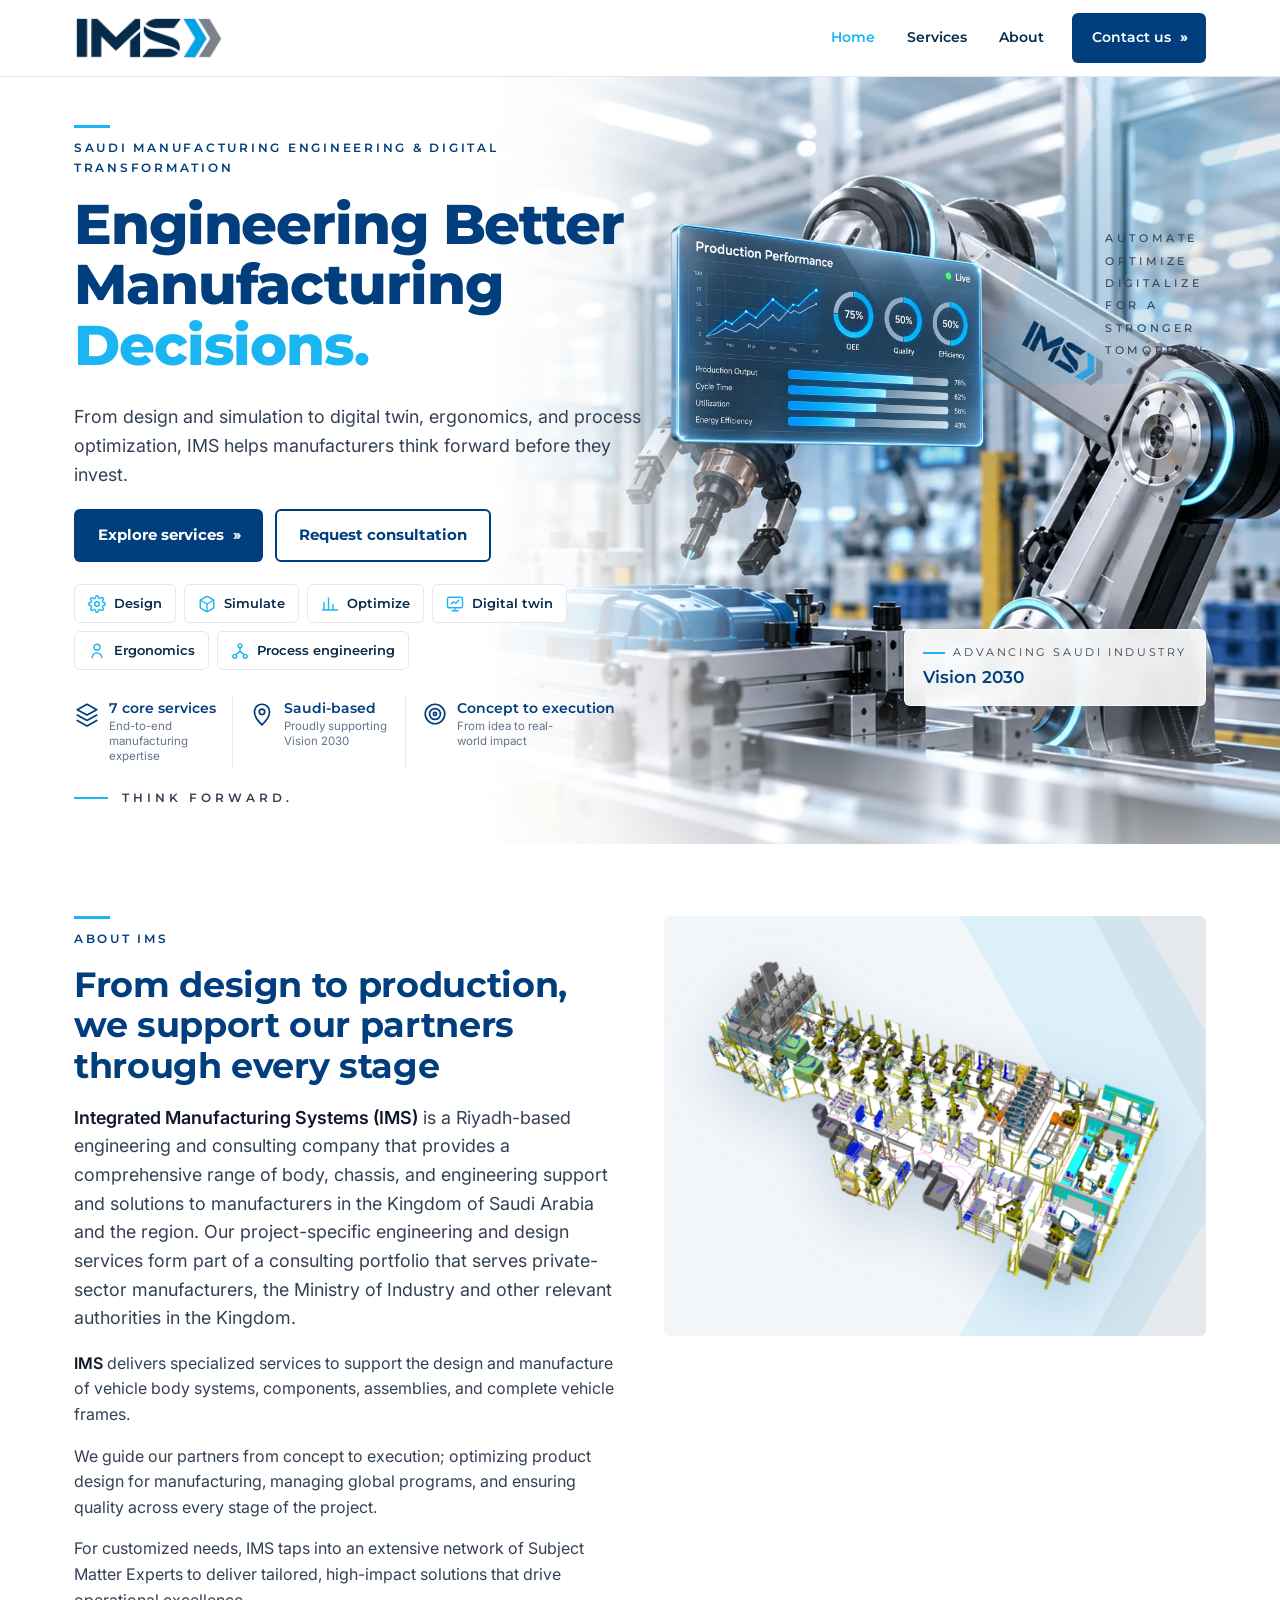
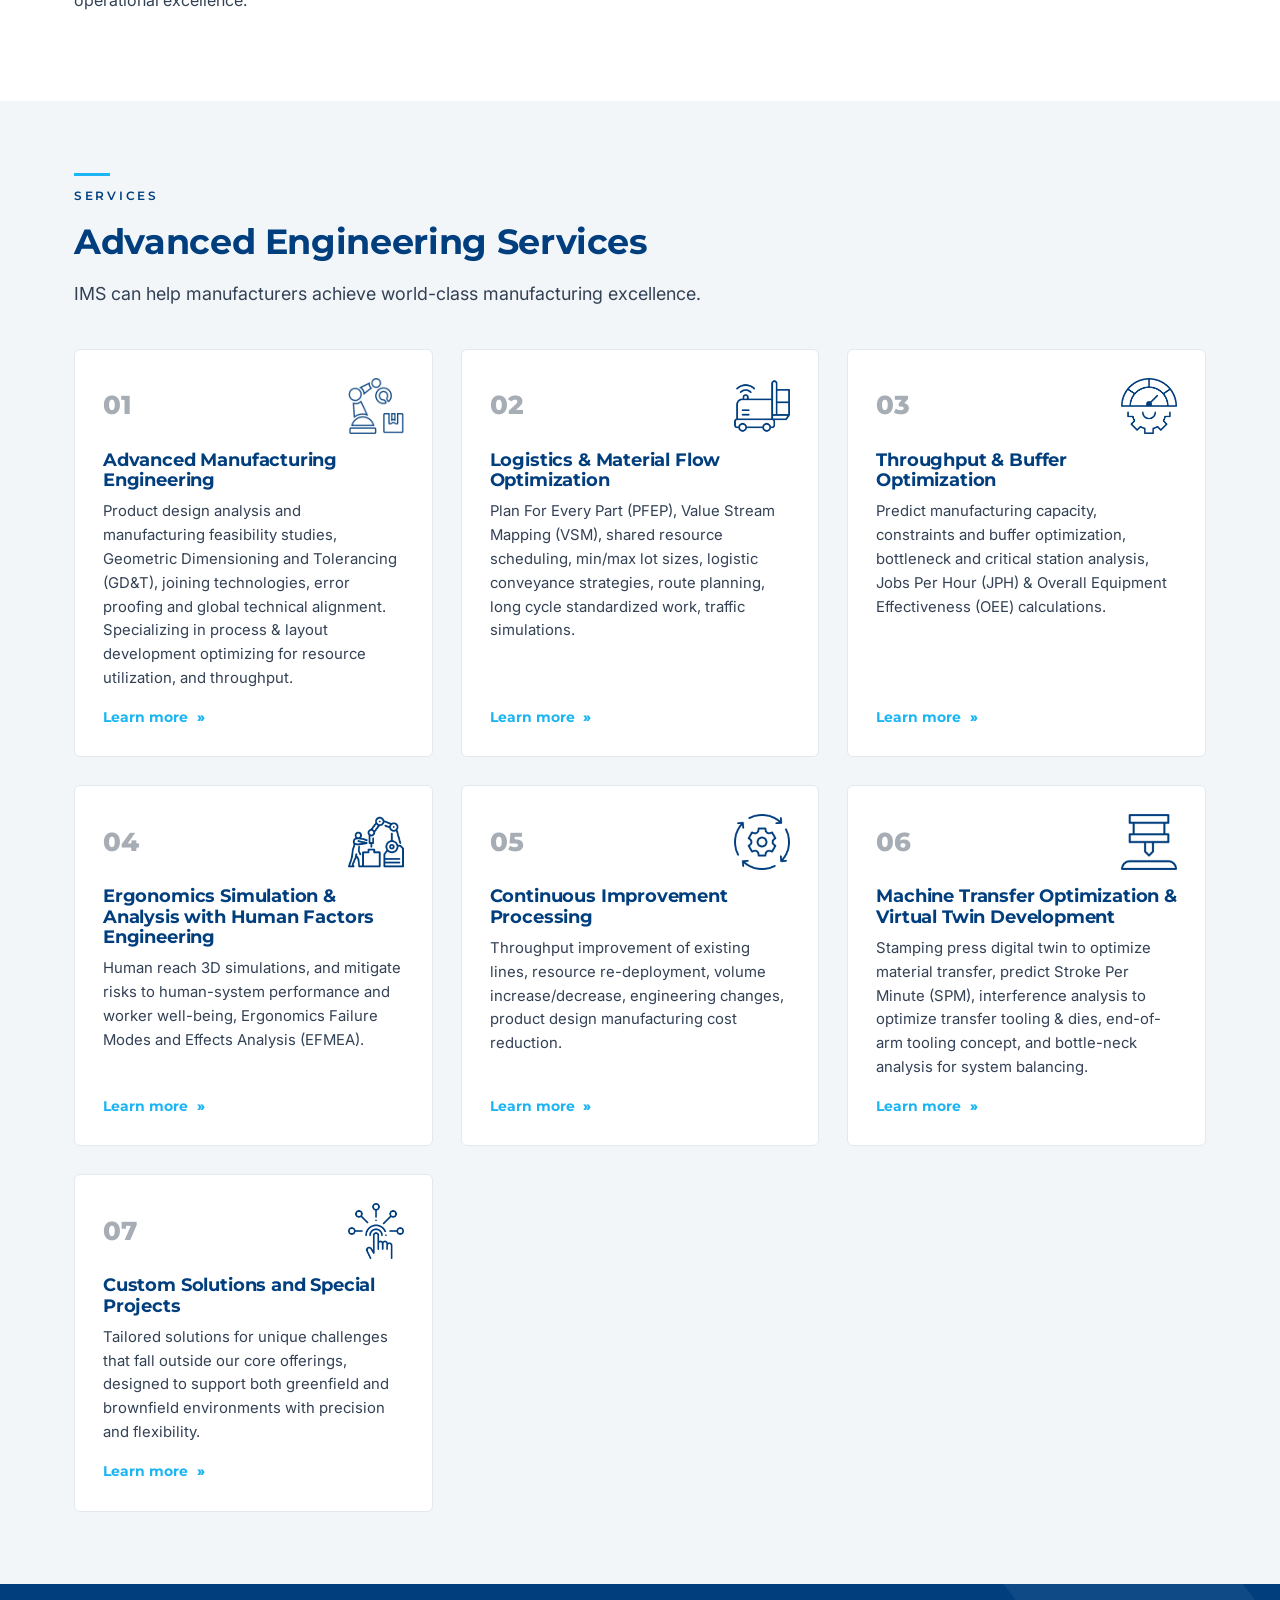
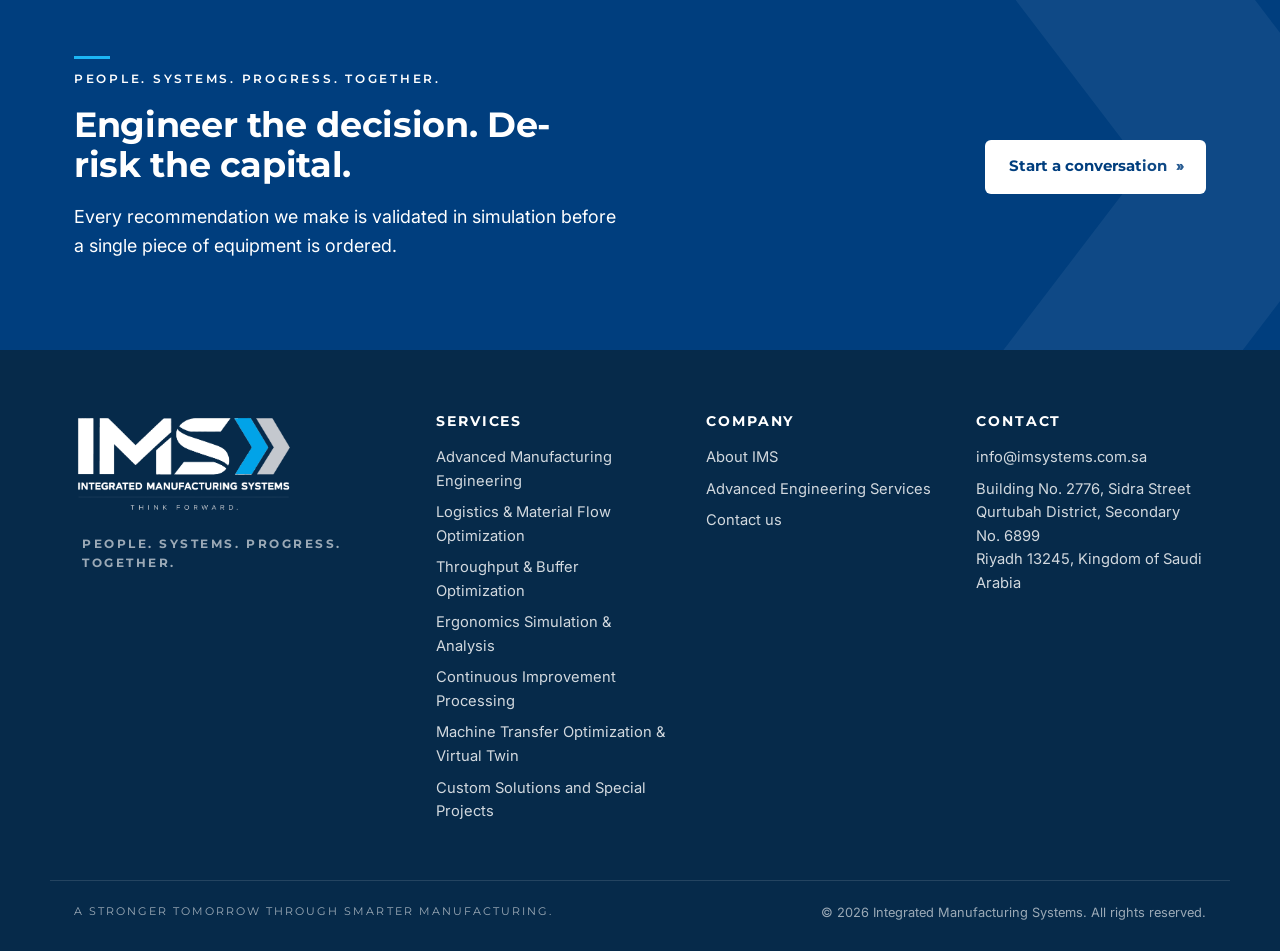
==== index.html @ f8519d05 "Home hero: split-screen industrial direction (Direction 01) Photo of a robotic cell on the right wit" ====
<!DOCTYPE html>
<html lang="en">
<head>
<meta charset="utf-8">
<meta name="viewport" content="width=device-width, initial-scale=1">
<title>Integrated Manufacturing Systems (IMS) — Advanced Manufacturing Engineering, Simulation &amp; Optimization</title>
<meta name="description" content="Integrated Manufacturing Systems (IMS) delivers advanced manufacturing engineering, simulation and optimization services in the Kingdom of Saudi Arabia: throughput and buffer optimization, logistics and material flow, ergonomics simulation, press transfer digital twins and continuous improvement.">
<link rel="canonical" href="https://imsystems.com.sa/">
<meta property="og:type" content="website">
<meta property="og:site_name" content="Integrated Manufacturing Systems">
<meta property="og:title" content="Integrated Manufacturing Systems (IMS) — Advanced Manufacturing Engineering, Simulation &amp; Optimization">
<meta property="og:description" content="Integrated Manufacturing Systems (IMS) delivers advanced manufacturing engineering, simulation and optimization services in the Kingdom of Saudi Arabia: throughput and buffer optimization, logistics and material flow, ergonomics simulation, press transfer digital twins and continuous improvement.">
<meta property="og:url" content="https://imsystems.com.sa/">
<meta property="og:image" content="https://imsystems.com.sa/assets/img/hero-robot-arm.png">
<meta name="theme-color" content="#003E7E">
<link rel="icon" type="image/png" sizes="32x32" href="assets/brand/favicon-32.png">
<link rel="icon" type="image/png" sizes="64x64" href="assets/brand/favicon-64.png">
<link rel="apple-touch-icon" href="assets/brand/apple-touch-icon.png">
<link rel="preconnect" href="https://fonts.googleapis.com">
<link rel="preconnect" href="https://fonts.gstatic.com" crossorigin>
<link href="https://fonts.googleapis.com/css2?family=Montserrat:wght@500;600;700;800&family=Inter:wght@400;500;600&display=swap" rel="stylesheet">
<link rel="stylesheet" href="assets/css/site.css">
</head>
<body>
<a class="skip" href="#main">Skip to content</a>
<header class="site-header">
  <div class="wrap">
    <a class="brand" href="index.html" aria-label="Integrated Manufacturing Systems home">
      <img src="assets/brand/ims-wordmark.png" alt="Integrated Manufacturing Systems" width="170" height="50">
    </a>
    <button class="nav-toggle" aria-expanded="false" aria-controls="nav" aria-label="Menu"><span></span><span></span><span></span></button>
    <nav id="nav" class="nav">
      <ul>
        <li><a href="index.html" class="active">Home</a></li>
        <li class="has-sub"><a href="services/index.html" aria-haspopup="true">Services</a>
          <ul class="sub"><li><a href="services/advanced-manufacturing-engineering.html"><span class="n">01</span>Advanced Manufacturing Engineering</a></li><li><a href="services/logistics-material-flow-optimization.html"><span class="n">02</span>Logistics &amp; Material Flow Optimization</a></li><li><a href="services/throughput-buffer-optimization.html"><span class="n">03</span>Throughput &amp; Buffer Optimization</a></li><li><a href="services/ergonomics-simulation-human-factors.html"><span class="n">04</span>Ergonomics Simulation &amp; Analysis</a></li><li><a href="services/continuous-improvement-processing.html"><span class="n">05</span>Continuous Improvement Processing</a></li><li><a href="services/machine-transfer-optimization-virtual-twin.html"><span class="n">06</span>Machine Transfer Optimization &amp; Virtual Twin</a></li><li><a href="services/custom-solutions-special-projects.html"><span class="n">07</span>Custom Solutions and Special Projects</a></li><li class="all"><a href="services/index.html">All services <span class="arr" aria-hidden="true">&rsaquo;&rsaquo;</span></a></li></ul>
        </li>
        <li><a href="index.html#about">About</a></li>
        <li class="cta"><a class="btn btn-primary" href="contact.html">Contact us <span class="arr" aria-hidden="true">&rsaquo;&rsaquo;</span></a></li>
      </ul>
    </nav>
  </div>
</header>
<main id="main">

<section class="hero hero-split">
  <div class="hero-photo" aria-hidden="true">
    <picture>
      <source srcset="assets/img/hero-robot-photo.webp" type="image/webp">
      <img src="assets/img/hero-robot-photo.jpg" alt="" width="1800" height="1013" fetchpriority="high">
    </picture>
    <span class="hero-fade"></span>
  </div>
  <div class="chev-bg" aria-hidden="true"><i class="b1"></i><i class="b2"></i></div>
  <div class="wrap hero-grid">
    <div class="hero-text">
      <p class="kicker">Saudi manufacturing engineering &amp; digital transformation</p>
      <h1>Engineering Better Manufacturing <span class="accent">Decisions.</span></h1>
      <p class="lead">From design and simulation to digital twin, ergonomics, and process optimization, IMS helps manufacturers think forward before they invest.</p>
      <div class="actions">
        <a class="btn btn-primary" href="services/index.html">Explore services <span class="arr" aria-hidden="true">&rsaquo;&rsaquo;</span></a>
        <a class="btn btn-ghost" href="contact.html">Request consultation</a>
      </div>
      <ul class="chips" aria-label="Capabilities"><li><a href="services/advanced-manufacturing-engineering.html"><svg viewBox="0 0 24 24"><circle cx="12" cy="12" r="3"/><path d="M19.4 15a1.7 1.7 0 0 0 .3 1.8l.1.1a2 2 0 1 1-2.8 2.8l-.1-.1a1.7 1.7 0 0 0-1.8-.3 1.7 1.7 0 0 0-1 1.5V21a2 2 0 1 1-4 0v-.1a1.7 1.7 0 0 0-1.1-1.5 1.7 1.7 0 0 0-1.8.3l-.1.1a2 2 0 1 1-2.8-2.8l.1-.1a1.7 1.7 0 0 0 .3-1.8 1.7 1.7 0 0 0-1.5-1H3a2 2 0 1 1 0-4h.1a1.7 1.7 0 0 0 1.5-1.1 1.7 1.7 0 0 0-.3-1.8l-.1-.1a2 2 0 1 1 2.8-2.8l.1.1a1.7 1.7 0 0 0 1.8.3H9a1.7 1.7 0 0 0 1-1.5V3a2 2 0 1 1 4 0v.1a1.7 1.7 0 0 0 1 1.5 1.7 1.7 0 0 0 1.8-.3l.1-.1a2 2 0 1 1 2.8 2.8l-.1.1a1.7 1.7 0 0 0-.3 1.8V9a1.7 1.7 0 0 0 1.5 1H21a2 2 0 1 1 0 4h-.1a1.7 1.7 0 0 0-1.5 1z"/></svg>Design</a></li><li><a href="services/throughput-buffer-optimization.html"><svg viewBox="0 0 24 24"><path d="M21 16V8a2 2 0 0 0-1-1.7l-7-4a2 2 0 0 0-2 0l-7 4A2 2 0 0 0 3 8v8a2 2 0 0 0 1 1.7l7 4a2 2 0 0 0 2 0l7-4a2 2 0 0 0 1-1.7z"/><path d="M3.3 7 12 12l8.7-5M12 22V12"/></svg>Simulate</a></li><li><a href="services/continuous-improvement-processing.html"><svg viewBox="0 0 24 24"><path d="M4 20V10M10 20V4M16 20v-7M22 20H2"/></svg>Optimize</a></li><li><a href="services/machine-transfer-optimization-virtual-twin.html"><svg viewBox="0 0 24 24"><rect x="2" y="3" width="20" height="14" rx="2"/><path d="M8 21h8M12 17v4M7 12l3-3 3 2 4-4"/></svg>Digital twin</a></li><li><a href="services/ergonomics-simulation-human-factors.html"><svg viewBox="0 0 24 24"><circle cx="12" cy="7" r="4"/><path d="M5.5 21a6.5 6.5 0 0 1 13 0"/></svg>Ergonomics</a></li><li><a href="services/advanced-manufacturing-engineering.html"><svg viewBox="0 0 24 24"><circle cx="12" cy="5" r="2.5"/><circle cx="5" cy="19" r="2.5"/><circle cx="19" cy="19" r="2.5"/><path d="M12 7.5v5M12 12.5 6.5 17M12 12.5l5.5 4.5"/></svg>Process engineering</a></li></ul>
      <ul class="trust"><li><svg viewBox="0 0 24 24"><path d="m12 3 9 5-9 5-9-5 9-5z"/><path d="m3 13 9 5 9-5M3 18l9 5 9-5"/></svg><div><strong>7 core services</strong><span>End-to-end manufacturing expertise</span></div></li><li><svg viewBox="0 0 24 24"><path d="M12 22s7-6.5 7-12a7 7 0 1 0-14 0c0 5.5 7 12 7 12z"/><circle cx="12" cy="10" r="2.5"/></svg><div><strong>Saudi-based</strong><span>Proudly supporting Vision 2030</span></div></li><li><svg viewBox="0 0 24 24"><circle cx="12" cy="12" r="9"/><circle cx="12" cy="12" r="5"/><circle cx="12" cy="12" r="1.5"/></svg><div><strong>Concept to execution</strong><span>From idea to real-world impact</span></div></li></ul>
      <p class="think">Think Forward.</p>
    </div>
    <div class="hero-visual" aria-hidden="true" style="background-image:url('assets/img/hero-robot-photo.jpg')">
      <picture class="dash">
        <source srcset="assets/img/hero-dashboard-panel.webp" type="image/webp">
        <img src="assets/img/hero-dashboard-panel.png" alt="" width="1100" height="790">
      </picture>
      <p class="vertical">Automate<br>Optimize<br>Digitalize<br>for a<br>stronger<br>tomorrow</p>
      <div class="vision-card"><span>Advancing Saudi industry</span><strong>Vision 2030</strong></div>
    </div>
  </div>
</section>

<section id="about" class="about">
  <div class="wrap grid-2">
    <div>
      <p class="kicker">About IMS</p>
      <h2>From design to production, we support our partners through every stage</h2>
      <p class="lead"><strong>Integrated Manufacturing Systems (IMS)</strong> is a Riyadh-based engineering and consulting company that provides a comprehensive range of body, chassis, and engineering support and solutions to manufacturers in the Kingdom of Saudi Arabia and the region. Our project-specific engineering and design services form part of a consulting portfolio that serves private-sector manufacturers, the Ministry of Industry and other relevant authorities in the Kingdom.</p>
      <p><strong>IMS</strong> delivers specialized services to support the design and manufacture of vehicle body systems, components, assemblies, and complete vehicle frames.</p><p>We guide our partners from concept to execution; optimizing product design for manufacturing, managing global programs, and ensuring quality across every stage of the project.</p><p>For customized needs, IMS taps into an extensive network of Subject Matter Experts to deliver tailored, high-impact solutions that drive operational excellence.</p>
    </div>
    <div class="about-media panel">
      <div class="chev-bg small" aria-hidden="true"><i class="b1"></i><i class="b2"></i></div>
      <img src="assets/img/ame-cell-3d.png" alt="3D model of a robotic assembly cell" width="640" height="470" loading="lazy">
    </div>
  </div>
</section>

<section id="services" class="services">
  <div class="wrap">
    <div class="sec-head">
      <p class="kicker">Services</p>
      <h2>Advanced Engineering Services</h2>
      <p class="lead">IMS can help manufacturers achieve world-class manufacturing excellence.</p>
    </div>
    <div class="grid-3"><a class="card svc" href="services/advanced-manufacturing-engineering.html">
  <div class="card-top"><span class="num">01</span><img class="ico ico-n" src="assets/icons/555bf17d9e-n.png" alt="" loading="lazy" width="64" height="64"></div>
  <h3>Advanced Manufacturing Engineering</h3>
  <p>Product design analysis and manufacturing feasibility studies, Geometric Dimensioning and Tolerancing (GD&amp;T), joining technologies, error proofing and global technical alignment. Specializing in process &amp; layout development optimizing for resource utilization, and throughput.</p>
  <span class="more">Learn more <span class="arr" aria-hidden="true">&rsaquo;&rsaquo;</span></span>
</a><a class="card svc" href="services/logistics-material-flow-optimization.html">
  <div class="card-top"><span class="num">02</span><img class="ico ico-n" src="assets/icons/31b74d6e16-n.png" alt="" loading="lazy" width="64" height="64"></div>
  <h3>Logistics &amp; Material Flow Optimization</h3>
  <p>Plan For Every Part (PFEP), Value Stream Mapping (VSM), shared resource scheduling, min/max lot sizes, logistic conveyance strategies, route planning, long cycle standardized work, traffic simulations.</p>
  <span class="more">Learn more <span class="arr" aria-hidden="true">&rsaquo;&rsaquo;</span></span>
</a><a class="card svc" href="services/throughput-buffer-optimization.html">
  <div class="card-top"><span class="num">03</span><img class="ico ico-n" src="assets/icons/7455bfca77-n.png" alt="" loading="lazy" width="64" height="64"></div>
  <h3>Throughput &amp; Buffer Optimization</h3>
  <p>Predict manufacturing capacity, constraints and buffer optimization, bottleneck and critical station analysis, Jobs Per Hour (JPH) &amp; Overall Equipment Effectiveness (OEE) calculations.</p>
  <span class="more">Learn more <span class="arr" aria-hidden="true">&rsaquo;&rsaquo;</span></span>
</a><a class="card svc" href="services/ergonomics-simulation-human-factors.html">
  <div class="card-top"><span class="num">04</span><img class="ico ico-n" src="assets/icons/2e7cdf34a5-n.png" alt="" loading="lazy" width="64" height="64"></div>
  <h3>Ergonomics Simulation &amp; Analysis with Human Factors Engineering</h3>
  <p>Human reach 3D simulations, and mitigate risks to human-system performance and worker well-being, Ergonomics Failure Modes and Effects Analysis (EFMEA).</p>
  <span class="more">Learn more <span class="arr" aria-hidden="true">&rsaquo;&rsaquo;</span></span>
</a><a class="card svc" href="services/continuous-improvement-processing.html">
  <div class="card-top"><span class="num">05</span><img class="ico ico-n" src="assets/icons/ccd4ab29f4-n.png" alt="" loading="lazy" width="64" height="64"></div>
  <h3>Continuous Improvement Processing</h3>
  <p>Throughput improvement of existing lines, resource re-deployment, volume increase/decrease, engineering changes, product design manufacturing cost reduction.</p>
  <span class="more">Learn more <span class="arr" aria-hidden="true">&rsaquo;&rsaquo;</span></span>
</a><a class="card svc" href="services/machine-transfer-optimization-virtual-twin.html">
  <div class="card-top"><span class="num">06</span><img class="ico ico-n" src="assets/icons/86a2eb53f9-n.png" alt="" loading="lazy" width="64" height="64"></div>
  <h3>Machine Transfer Optimization &amp; Virtual Twin Development</h3>
  <p>Stamping press digital twin to optimize material transfer, predict Stroke Per Minute (SPM), interference analysis to optimize transfer tooling &amp; dies, end-of-arm tooling concept, and bottle-neck analysis for system balancing.</p>
  <span class="more">Learn more <span class="arr" aria-hidden="true">&rsaquo;&rsaquo;</span></span>
</a><a class="card svc" href="services/custom-solutions-special-projects.html">
  <div class="card-top"><span class="num">07</span><img class="ico ico-n" src="assets/icons/bcd953792a-n.png" alt="" loading="lazy" width="64" height="64"></div>
  <h3>Custom Solutions and Special Projects</h3>
  <p>Tailored solutions for unique challenges that fall outside our core offerings, designed to support both greenfield and brownfield environments with precision and flexibility.</p>
  <span class="more">Learn more <span class="arr" aria-hidden="true">&rsaquo;&rsaquo;</span></span>
</a></div>
  </div>
</section>

<section class="band band-navy">
  <div class="wrap grid-2 v-center">
    <div>
      <p class="kicker light">People. Systems. Progress. Together.</p>
      <h2>Engineer the decision. De-risk the capital.</h2>
      <p class="lead">Every recommendation we make is validated in simulation before a single piece of equipment is ordered.</p>
    </div>
    <div class="band-cta">
      <a class="btn btn-light" href="contact.html">Start a conversation <span class="arr" aria-hidden="true">&rsaquo;&rsaquo;</span></a>
    </div>
  </div>
</section>
</main>
<footer class="site-footer">
  <div class="wrap grid-4">
    <div class="f-brand">
      <img src="assets/brand/ims-logo-white.png" alt="Integrated Manufacturing Systems — Think Forward." width="220" height="100">
      <p class="tag">People. Systems. Progress. Together.</p>
    </div>
    <div>
      <h4>Services</h4>
      <ul class="f-links"><li><a href="services/advanced-manufacturing-engineering.html">Advanced Manufacturing Engineering</a></li><li><a href="services/logistics-material-flow-optimization.html">Logistics &amp; Material Flow Optimization</a></li><li><a href="services/throughput-buffer-optimization.html">Throughput &amp; Buffer Optimization</a></li><li><a href="services/ergonomics-simulation-human-factors.html">Ergonomics Simulation &amp; Analysis</a></li><li><a href="services/continuous-improvement-processing.html">Continuous Improvement Processing</a></li><li><a href="services/machine-transfer-optimization-virtual-twin.html">Machine Transfer Optimization &amp; Virtual Twin</a></li><li><a href="services/custom-solutions-special-projects.html">Custom Solutions and Special Projects</a></li></ul>
    </div>
    <div>
      <h4>Company</h4>
      <ul class="f-links">
        <li><a href="index.html#about">About IMS</a></li>
        <li><a href="services/index.html">Advanced Engineering Services</a></li>
        <li><a href="contact.html">Contact us</a></li>
      </ul>
    </div>
    <div>
      <h4>Contact</h4>
      <ul class="f-links">
        
        <li><a href="mailto:info@imsystems.com.sa">info@imsystems.com.sa</a></li>
        
        <li>Building No. 2776, Sidra Street<br>Qurtubah District, Secondary No. 6899<br>Riyadh 13245, Kingdom of Saudi Arabia</li>
      </ul>
    </div>
  </div>
  <div class="wrap f-bottom">
    <span>A stronger tomorrow through smarter manufacturing.</span>
    <span>&copy; 2026 Integrated Manufacturing Systems. All rights reserved.</span>
  </div>
</footer>
<script src="assets/js/site.js"></script>
</body>
</html>
---- assets/css/site.css ----
/* IMS — Integrated Manufacturing Systems
   Colour identity: Deep Engineering Blue #003E7E (primary), Forward Blue #1CB5F4 (accent, sparingly),
   Precision Silver #A7ADB4 (secondary accent), Graphite #334155 (type), White (dominant), Cool Light Gray #F3F6F9. */

:root {
  --navy: #003E7E;
  --navy-deep: #062a4a;
  --blue: #1CB5F4;
  --silver: #A7ADB4;
  --graphite: #334155;
  --ink: #0f172a;
  --white: #ffffff;
  --gray: #F3F6F9;
  --line: #e3e8ee;
  --muted: #64748b;
  --font-head: "Montserrat", "Segoe UI", Arial, sans-serif;
  --font-body: "Inter", "Segoe UI", Arial, sans-serif;
  --wrap: 1180px;
  --radius: 6px;
  --shadow: 0 10px 30px rgba(0, 62, 126, 0.08);
}

* { box-sizing: border-box; }
html { scroll-behavior: smooth; -webkit-text-size-adjust: 100%; }
body {
  margin: 0;
  font-family: var(--font-body);
  font-size: 16px;
  line-height: 1.6;
  color: var(--graphite);
  background: var(--white);
}
img { max-width: 100%; height: auto; display: block; }
a { color: var(--navy); text-decoration: none; }
a:hover { color: var(--blue); }
h1, h2, h3, h4 { font-family: var(--font-head); color: var(--navy); line-height: 1.15; margin: 0 0 .5em; letter-spacing: -0.01em; }
h1 { font-size: clamp(2rem, 4.2vw, 3.1rem); font-weight: 800; }
h2 { font-size: clamp(1.6rem, 2.8vw, 2.2rem); font-weight: 700; }
h3 { font-size: 1.15rem; font-weight: 700; }
h4 { font-size: .85rem; font-weight: 700; letter-spacing: .14em; text-transform: uppercase; }
p { margin: 0 0 1em; }
strong { font-weight: 600; color: var(--ink); }
.lead { font-size: 1.12rem; color: var(--graphite); }
.lead.big { font-size: 1.4rem; line-height: 1.5; color: var(--navy-deep); }
.wrap { max-width: var(--wrap); margin: 0 auto; padding: 0 24px; position: relative; }
.grid-2 { display: grid; grid-template-columns: 1fr 1fr; gap: 48px; align-items: start; }
.grid-3 { display: grid; grid-template-columns: repeat(3, 1fr); gap: 28px; }
.grid-4 { display: grid; grid-template-columns: 1.4fr 1fr 1fr 1fr; gap: 40px; }
.gap { gap: 40px; }
.v-center { align-items: center; }
.mt { margin-top: 2rem; }
section { padding: 72px 0; }
.skip { position: absolute; left: -999px; top: 0; background: var(--navy); color: #fff; padding: 8px 12px; }
.skip:focus { left: 8px; z-index: 100; }

/* kicker with a short Forward-Blue rule, like the brochure */
.kicker {
  font-family: var(--font-head);
  font-size: .78rem;
  font-weight: 600;
  letter-spacing: .22em;
  text-transform: uppercase;
  color: var(--navy);
  margin: 0 0 1rem;
}
.kicker::before { content: ""; display: block; width: 36px; height: 3px; background: var(--blue); margin-bottom: 10px; }
.kicker.light { color: #fff; }
.arr { font-family: var(--font-head); font-weight: 800; letter-spacing: -0.15em; margin-left: .35em; color: var(--blue); }
.btn .arr { color: inherit; opacity: .9; }

/* buttons */
.btn {
  display: inline-flex; align-items: center; gap: 4px;
  font-family: var(--font-head); font-weight: 700; font-size: .92rem;
  padding: 13px 22px; border-radius: var(--radius); border: 2px solid transparent;
  transition: background .18s, color .18s, border-color .18s, transform .18s;
}
.btn-primary { background: var(--navy); color: #fff; }
.btn-primary:hover { background: var(--navy-deep); color: #fff; transform: translateY(-1px); }
.btn-ghost { border-color: var(--navy); color: var(--navy); background: transparent; }
.btn-ghost:hover { border-color: var(--blue); color: var(--blue); }
.btn-light { background: #fff; color: var(--navy); }
.btn-light:hover { background: var(--blue); color: #fff; }

/* header */
.site-header { position: sticky; top: 0; z-index: 50; background: rgba(255,255,255,.96); backdrop-filter: blur(8px); border-bottom: 1px solid var(--line); }
.site-header .wrap { display: flex; align-items: center; justify-content: space-between; height: 76px; }
.brand img { width: 150px; height: auto; }
.nav ul { list-style: none; margin: 0; padding: 0; display: flex; align-items: center; gap: 4px; }
.nav > ul > li > a { display: block; padding: 10px 14px; font-family: var(--font-head); font-weight: 600; font-size: .9rem; color: var(--navy-deep); border-radius: var(--radius); }
.nav > ul > li > a:hover, .nav > ul > li > a.active { color: var(--blue); }
.nav .cta { margin-left: 10px; }
.nav .cta a { padding: 11px 18px; color: #fff; }
.nav .cta a:hover { color: #fff; }
.has-sub { position: relative; }
.nav .sub {
  position: absolute; top: 100%; left: 0; min-width: 320px; background: #fff; border: 1px solid var(--line);
  border-top: 3px solid var(--blue); box-shadow: var(--shadow); padding: 8px 0; display: none; flex-direction: column; align-items: stretch; gap: 0;
}
.sub li { width: 100%; }
.nav .has-sub:hover .sub, .nav .has-sub:focus-within .sub, .nav .has-sub.open .sub { display: flex; }
.sub li a { display: flex; gap: 12px; align-items: baseline; padding: 9px 18px; font-size: .9rem; color: var(--graphite); }
.sub li a:hover { background: var(--gray); color: var(--navy); }
.sub .n { font-family: var(--font-head); font-weight: 700; color: var(--silver); font-size: .75rem; }
.sub .all a { color: var(--navy); font-weight: 600; border-top: 1px solid var(--line); margin-top: 6px; padding-top: 12px; }
.nav-toggle { display: none; background: none; border: 0; width: 44px; height: 44px; cursor: pointer; padding: 10px; }
.nav-toggle span { display: block; height: 2px; background: var(--navy); margin: 5px 0; transition: transform .2s, opacity .2s; }

/* hero + angular chevron backdrop (brand graphic element) */
.hero { position: relative; overflow: hidden; background: linear-gradient(180deg, #fff 0%, var(--gray) 100%); padding: 64px 0 56px; }
.chev-bg { position: absolute; inset: 0; pointer-events: none; }
.chev-bg i { position: absolute; display: block; }
.chev-bg .b1 { right: -6%; top: -10%; width: 46%; height: 120%; background: rgba(28,181,244,.10); clip-path: polygon(0 0, 55% 0, 100% 50%, 55% 100%, 0 100%, 45% 50%); }
.chev-bg .b2 { right: -18%; top: -10%; width: 40%; height: 120%; background: rgba(167,173,180,.18); clip-path: polygon(0 0, 55% 0, 100% 50%, 55% 100%, 0 100%, 45% 50%); }
.chev-bg .b3 { left: -22%; bottom: -60%; width: 40%; height: 120%; background: rgba(0,62,126,.06); clip-path: polygon(0 0, 55% 0, 100% 50%, 55% 100%, 0 100%, 45% 50%); }
.chev-bg.small .b1 { right: -10%; width: 60%; }
.chev-bg.small .b2 { right: -30%; width: 55%; }
.hero .grid-2 { align-items: center; }
.hero-text h1 { margin-bottom: .6em; }
.hero-media img { width: 100%; max-height: 520px; object-fit: contain; filter: drop-shadow(0 24px 40px rgba(0,62,126,.18)); }
.home-hero { padding: 72px 0 40px; }
.actions { display: flex; flex-wrap: wrap; gap: 12px; margin-top: 1.4rem; }
.page-hero { padding: 56px 0 48px; }
.page-hero h1 { max-width: 780px; }
.crumbs { font-size: .8rem; color: var(--muted); margin-bottom: 1.2rem; display: flex; gap: 8px; }
.crumbs a { color: var(--muted); }
.crumbs a:hover { color: var(--blue); }

/* pillars strip: DESIGN. SIMULATE. OPTIMIZE. */
.pillars { padding: 28px 0; border-top: 1px solid var(--line); border-bottom: 1px solid var(--line); }
.pillar-row { display: flex; align-items: center; gap: 20px; }
.pillar-row.right { justify-content: flex-end; }
.chev { width: 54px; height: 36px; flex: none; }
.pillar-words { display: flex; flex-wrap: wrap; gap: 6px 28px; font-family: var(--font-head); font-weight: 700; letter-spacing: .28em; text-transform: uppercase; font-size: .9rem; color: var(--navy); }
.pillar-sub { margin: 10px 0 0 74px; font-family: var(--font-head); letter-spacing: .32em; text-transform: uppercase; font-size: .72rem; color: var(--silver); }

/* about */
.about .panel { position: relative; overflow: hidden; background: var(--gray); border-radius: var(--radius); padding: 40px; display: flex; align-items: center; justify-content: center; min-height: 420px; }
.about .panel img { position: relative; z-index: 1; filter: drop-shadow(0 18px 30px rgba(0,62,126,.18)); }
.panel { background: var(--gray); border-radius: var(--radius); padding: 32px; }

/* sections */
.sec-head { max-width: 820px; margin-bottom: 40px; }
.sec-head.with-chev { display: flex; align-items: center; gap: 18px; }
.sec-head.with-chev h2 { margin: 0; }
.sec-head.with-chev h2 strong { color: var(--navy); font-weight: 800; }
.services { background: var(--gray); }
.card { background: #fff; border-radius: var(--radius); padding: 28px; border: 1px solid var(--line); display: flex; flex-direction: column; gap: 10px; transition: transform .18s, box-shadow .18s, border-color .18s; color: var(--graphite); }
.card:hover { transform: translateY(-4px); box-shadow: var(--shadow); border-color: rgba(28,181,244,.5); color: var(--graphite); }
.card-top { display: flex; align-items: center; justify-content: space-between; }
.card .num { font-family: var(--font-head); font-weight: 800; font-size: 1.6rem; color: var(--silver); }
.ico { width: 56px; height: 56px; object-fit: contain; }
.card h3 { margin: 6px 0 0; font-size: 1.1rem; }
.card p { font-size: .93rem; margin: 0; flex: 1; }
.more { font-family: var(--font-head); font-weight: 700; font-size: .85rem; color: var(--blue); margin-top: 6px; }

/* navy band */
.band-navy { background: var(--navy); color: #fff; position: relative; overflow: hidden; }
.band-navy h2, .band-navy .lead { color: #fff; }
.band-navy::after { content: ""; position: absolute; right: -8%; top: -20%; width: 34%; height: 140%; background: rgba(255,255,255,.06); clip-path: polygon(0 0, 55% 0, 100% 50%, 55% 100%, 0 100%, 45% 50%); }
.band-cta { display: flex; justify-content: flex-end; }

/* services index list */
.svc-list { padding-top: 40px; }
.svc-row { display: grid; grid-template-columns: 64px 64px 1fr 40px; gap: 24px; align-items: center; padding: 26px 0; border-bottom: 1px solid var(--line); color: var(--graphite); }
.svc-row:hover { color: var(--graphite); }
.svc-row:hover h3 { color: var(--blue); }
.svc-row .num { font-family: var(--font-head); font-weight: 800; font-size: 2rem; color: var(--silver); }
.svc-row h3 { margin: 0 0 4px; font-size: 1.2rem; }
.svc-row p { margin: 0; font-size: .95rem; }
.svc-row .more { font-size: 1.6rem; }

/* service page */
.svc-hero { padding: 48px 0 40px; }
.num-title { display: flex; align-items: flex-start; gap: 18px; }
.big-num { font-family: var(--font-head); font-weight: 800; font-size: clamp(4rem, 8vw, 6rem); line-height: .85; color: var(--blue); }
.question { background: var(--navy); color: #fff; padding: 56px 0; position: relative; overflow: hidden; }
.question .wrap { display: flex; align-items: center; gap: 32px; }
.question h2 { color: #fff; font-weight: 600; font-size: clamp(1.4rem, 2.6vw, 2rem); max-width: 720px; margin: 0; }
.qmark { font-family: var(--font-head); font-weight: 800; font-size: 9rem; line-height: .8; color: rgba(255,255,255,.14); position: absolute; right: 8%; top: -14px; }
.question::before { content: ""; position: absolute; left: -6%; top: 0; width: 18%; height: 100%; background: rgba(28,181,244,.18); clip-path: polygon(0 0, 55% 0, 100% 50%, 55% 100%, 0 100%, 45% 50%); }
.chev-list { list-style: none; padding: 0; margin: 0; }
.chev-list li { position: relative; padding-left: 28px; margin-bottom: 12px; }
.chev-list li::before { content: "\203A\203A"; position: absolute; left: 0; top: -2px; font-family: var(--font-head); font-weight: 800; letter-spacing: -0.15em; color: var(--blue); font-size: 1.15rem; }
.tick-list { list-style: none; padding: 0; margin: 0; }
.tick-list li { position: relative; padding-left: 24px; margin-bottom: 10px; font-size: .95rem; }
.tick-list li::before { content: ""; position: absolute; left: 0; top: 9px; width: 10px; height: 10px; background: var(--navy); clip-path: polygon(0 0, 55% 0, 100% 50%, 55% 100%, 0 100%, 45% 50%); }
.tick-list.two-col { columns: 2; column-gap: 32px; }
.tick-list.two-col li { break-inside: avoid; }
.scope h3 { margin-bottom: 1rem; }

.inputs { background: var(--gray); }
.input-grid { display: grid; grid-template-columns: repeat(auto-fit, minmax(190px, 1fr)); gap: 20px; }
.input-card { display: flex; flex-direction: column; }
.input-head { display: flex; gap: 10px; align-items: flex-start; min-height: 64px; margin-bottom: 12px; }
.input-head .num { font-family: var(--font-head); font-weight: 800; font-size: 2.2rem; line-height: 1; color: var(--navy); }
.input-head h3 { font-size: .95rem; margin: 4px 0 0; line-height: 1.25; }
.input-body { background: var(--navy); color: #fff; border-radius: var(--radius); padding: 20px 18px 16px; flex: 1; display: flex; flex-direction: column; justify-content: space-between; gap: 18px; min-height: 200px; }
.input-body p { margin: 0; font-size: .92rem; line-height: 1.45; }
.input-body .ico { width: 64px; height: 64px; align-self: flex-end; opacity: .95; }

.deliv-grid { gap: 8px 48px; }
.deliv { display: flex; gap: 18px; padding: 22px 0; border-bottom: 1px solid var(--line); }
.deliv .ico { width: 58px; height: 58px; flex: none; }
.deliv h3 { font-size: 1.05rem; margin-bottom: .35em; }
.deliv p { margin: 0; font-size: .93rem; }

.case { background: var(--gray); }
.steps { display: grid; grid-template-columns: repeat(auto-fit, minmax(220px, 1fr)); gap: 20px; }
.step { margin: 0; background: #fff; border: 1px solid var(--line); border-radius: var(--radius); overflow: hidden; }
.step img { width: 100%; aspect-ratio: 3/4; object-fit: cover; }
.step figcaption { padding: 14px 16px 16px; font-size: .88rem; }
.step .lbl { display: block; font-family: var(--font-head); font-weight: 700; font-size: .75rem; letter-spacing: .12em; text-transform: uppercase; color: var(--silver); margin-bottom: 6px; }
.step p { margin: 8px 0 0; }
.tag { display: inline-block; font-family: var(--font-head); font-weight: 700; font-size: .72rem; letter-spacing: .06em; padding: 3px 8px; border-radius: 3px; text-transform: uppercase; }
.tag.red { background: #fde8e8; color: #b91c1c; }
.tag.amber { background: #fff4d6; color: #92400e; }
.tag.green { background: #e2f7ea; color: #15803d; }
.compare .cmp { margin: 0; }
.compare .cmp-img { display: flex; align-items: center; justify-content: center; background: #fff; border: 1px solid var(--line); border-radius: var(--radius); padding: 16px; height: 300px; }
.compare .cmp-img img { max-height: 100%; width: auto; max-width: 100%; object-fit: contain; image-rendering: auto; }
.compare figcaption { padding: 12px 4px; font-family: var(--font-head); font-weight: 600; color: var(--navy); display: flex; gap: 10px; align-items: center; }
.gallery { background: var(--gray); }
.gal { display: grid; grid-template-columns: repeat(auto-fit, minmax(280px, 1fr)); gap: 20px; }
.gal figure { margin: 0; background: #fff; border: 1px solid var(--line); border-radius: var(--radius); overflow: hidden; }
.gal figure.wide { grid-column: 1 / -1; }
.gal img { width: 100%; aspect-ratio: 16/10; object-fit: cover; }
.gal figure.wide img { aspect-ratio: auto; }
.gal figcaption { padding: 12px 16px; font-size: .88rem; color: var(--muted); }

/* closing call-to-action on service pages: one offer, one button, what happens next */
.cta-close { background: var(--navy); color: #fff; position: relative; overflow: hidden; padding: 64px 0; }
.cta-close .chev-bg .b1 { background: rgba(255,255,255,.06); right: -10%; }
.cta-close .chev-bg .b2 { background: rgba(28,181,244,.16); right: -24%; }
.cta-inner { display: grid; grid-template-columns: 1.4fr 1fr; gap: 48px; align-items: center; position: relative; }
.cta-copy h2 { color: #fff; font-size: clamp(1.35rem, 2.2vw, 1.8rem); font-weight: 700; margin-bottom: .6em; }
.cta-copy p { color: rgba(255,255,255,.82); margin: 0; max-width: 56ch; }
.cta-actions { display: flex; flex-direction: column; align-items: flex-start; gap: 14px; justify-self: end; }
.cta-actions .btn-light { font-size: 1rem; padding: 15px 26px; box-shadow: 0 10px 24px rgba(0,0,0,.18); }
.cta-alt { color: rgba(255,255,255,.85); font-size: .92rem; text-decoration: underline; text-underline-offset: 3px; }
.cta-alt:hover { color: #fff; }
.topic { font-size: .9rem; color: var(--muted); margin-bottom: 18px; padding-bottom: 14px; border-bottom: 1px solid var(--line); }
.topic strong { color: var(--navy); }
.pager { display: grid; grid-template-columns: 1fr auto 1fr; gap: 20px; padding: 32px 24px; align-items: center; }
.pager a { display: flex; flex-direction: column; font-family: var(--font-head); font-weight: 700; color: var(--navy); }
.pager small { font-weight: 500; color: var(--muted); font-size: .72rem; letter-spacing: .1em; text-transform: uppercase; }
.pager .next { text-align: right; }
.pager .all { color: var(--blue); }

/* special projects */
.samples { background: var(--gray); }
.sample { position: relative; background: var(--navy); color: #fff; border-radius: var(--radius); padding: 30px 32px 28px; overflow: hidden; }
.sample h3 { color: #fff; margin-bottom: .5em; position: relative; }
.sample p { margin: 0; font-size: .95rem; position: relative; }
.sample .num { position: absolute; right: 18px; bottom: -22px; font-family: var(--font-head); font-weight: 800; font-size: 6rem; color: rgba(255,255,255,.08); line-height: 1; }
.intro { padding-bottom: 24px; }

/* contact */
.c-card .c-item { margin-bottom: 22px; }
.c-card h3 { font-size: .8rem; letter-spacing: .16em; text-transform: uppercase; color: var(--silver); margin-bottom: .3em; }
.c-card p { margin: 0; font-size: 1.05rem; }
.c-card .team-desc { font-size: .95rem; color: var(--graphite); }
.muted { color: var(--muted); font-size: .92rem; }
.site-footer .muted { color: rgba(255,255,255,.6); }
.site-footer strong { color: #fff; }

/* footer */
.site-footer { background: var(--navy-deep); color: rgba(255,255,255,.82); padding: 64px 0 28px; font-size: .92rem; }
.site-footer h4 { color: #fff; margin-bottom: 1rem; }
.site-footer a { color: rgba(255,255,255,.82); }
.site-footer a:hover { color: var(--blue); }
.f-links { list-style: none; padding: 0; margin: 0; }
.f-links li { margin-bottom: 8px; }
.f-brand img { width: 220px; margin-bottom: 18px; }
.f-brand .tag { font-family: var(--font-head); letter-spacing: .22em; text-transform: uppercase; font-size: .72rem; color: rgba(255,255,255,.6); }
.f-bottom { display: flex; justify-content: space-between; flex-wrap: wrap; gap: 10px; margin-top: 48px; padding-top: 22px; border-top: 1px solid rgba(255,255,255,.12); font-size: .8rem; color: rgba(255,255,255,.6); }
.f-bottom span:first-child { font-family: var(--font-head); letter-spacing: .18em; text-transform: uppercase; font-size: .7rem; }

/* responsive */
@media (max-width: 1000px) {
  .grid-3 { grid-template-columns: 1fr 1fr; }
  .grid-4 { grid-template-columns: 1fr 1fr; }
  .nav .cta a { padding: 9px 14px; font-size: .85rem; }
}
@media (max-width: 820px) {
  section { padding: 56px 0; }
  .grid-2 { grid-template-columns: 1fr; gap: 32px; }
  .hero .grid-2 { gap: 24px; }
  .hero-media img { max-height: 340px; }
  .cta-close { padding: 48px 0; }
  .cta-inner { grid-template-columns: 1fr; gap: 24px; }
  .cta-actions { justify-self: start; }
  .band-cta { justify-content: flex-start; }
  .svc-row { grid-template-columns: 48px 1fr 32px; }
  .svc-row .ico { display: none; }
  .qmark { font-size: 6rem; right: 4%; }
  .pillar-sub { margin-left: 0; }
  .tick-list.two-col { columns: 1; }
  .pager { grid-template-columns: 1fr; text-align: left; }
  .pager .next { text-align: left; }
  /* mobile nav */
  .nav-toggle { display: block; }
  .nav { position: absolute; top: 76px; left: 0; right: 0; background: #fff; border-bottom: 1px solid var(--line); box-shadow: var(--shadow); display: none; }
  .nav.open { display: block; }
  .nav ul { flex-direction: column; align-items: stretch; gap: 0; padding: 8px 0; }
  .nav > ul > li > a { padding: 14px 24px; }
  .nav .sub { position: static; display: none; border: 0; box-shadow: none; padding: 0 0 8px; background: var(--gray); }
  .nav .has-sub:hover .sub, .nav .has-sub:focus-within .sub { display: none; }
  .nav .has-sub.open .sub, .nav .has-sub.open:hover .sub { display: flex; }
  /* in the phone menu the call-to-action is a plain entry like the others */
  .nav .cta { display: block; margin: 0; padding: 0; }
  .nav .cta a { display: block; width: auto; background: none; border: 0; border-radius: 0; color: var(--navy-deep); padding: 14px 24px; font-size: .9rem; font-weight: 600; text-align: left; transform: none; }
  .nav .cta a:hover { background: none; color: var(--blue); transform: none; }
  .nav .cta .arr { display: none; }
}
@media (max-width: 560px) {
  .grid-3, .grid-4 { grid-template-columns: 1fr; }
  .input-grid { grid-template-columns: 1fr 1fr; }
  .num-title { flex-direction: column; gap: 4px; }
  .brand img { width: 128px; }
}

/* ---------- home hero: split-screen industrial (Direction 01) ---------- */
.hero-split { background: #fff; padding: 48px 0 36px; min-height: 600px; }
.hero-photo { position: absolute; inset: 0; z-index: 0; }
.hero-photo img { position: absolute; right: 0; top: 0; height: 100%; width: 66%; object-fit: cover; object-position: right center; }
.hero-fade { position: absolute; inset: 0; background: linear-gradient(90deg, #fff 0%, #fff 38%, rgba(255,255,255,.88) 46%, rgba(255,255,255,0) 62%), linear-gradient(180deg, rgba(255,255,255,.35) 0%, rgba(255,255,255,0) 30%, rgba(255,255,255,0) 80%, rgba(255,255,255,.6) 100%); }
.hero-split .chev-bg { z-index: 1; }
.hero-split .chev-bg .b1 { right: 2%; top: -30%; width: 22%; height: 70%; background: rgba(28,181,244,.12); }
.hero-split .chev-bg .b2 { right: -6%; top: -30%; width: 22%; height: 70%; background: rgba(167,173,180,.22); }
.hero-grid { display: grid; grid-template-columns: 1.05fr .95fr; gap: 24px; align-items: center; position: relative; z-index: 2; }
.hero-split h1 { font-size: clamp(2.3rem, 4.4vw, 3.5rem); letter-spacing: -0.02em; line-height: 1.08; margin: .2em 0 .5em; }
.hero-split h1 .accent { color: var(--blue); }
.hero-split .lead { max-width: 54ch; }
.hero-split .actions { margin: 1.2rem 0 1.4rem; }
.chips { list-style: none; padding: 0; margin: 0 0 1.6rem; display: flex; flex-wrap: wrap; gap: 8px; max-width: 560px; }
.chips a { display: inline-flex; align-items: center; gap: 8px; padding: 8px 13px; border: 1px solid var(--line); border-radius: var(--radius); background: #fff; font-family: var(--font-head); font-size: .82rem; font-weight: 600; color: var(--navy-deep); transition: border-color .15s, color .15s, transform .15s; }
.chips a:hover { border-color: var(--blue); color: var(--navy); transform: translateY(-1px); }
.chips svg, .trust svg { width: 18px; height: 18px; fill: none; stroke: var(--blue); stroke-width: 1.9; stroke-linecap: round; stroke-linejoin: round; flex: none; }
.trust { list-style: none; padding: 0; margin: 0 0 1.3rem; display: grid; grid-template-columns: repeat(3, auto); justify-content: start; gap: 0; }
.trust li { display: flex; align-items: flex-start; gap: 9px; padding: 4px 16px 4px 0; margin-right: 16px; border-right: 1px solid var(--line); }
.trust li:last-child { border-right: 0; margin-right: 0; }
.trust svg { width: 26px; height: 26px; stroke: var(--navy); stroke-width: 1.6; margin-top: 1px; }
.trust strong { display: block; font-family: var(--font-head); font-size: .88rem; color: var(--navy); line-height: 1.2; white-space: nowrap; }
.trust span { display: block; font-size: .72rem; color: var(--muted); margin-top: 2px; max-width: 15ch; line-height: 1.3; }
.think { font-family: var(--font-head); font-size: .74rem; font-weight: 600; letter-spacing: .34em; text-transform: uppercase; color: var(--graphite); display: flex; align-items: center; gap: 14px; margin: 0; }
.think::before { content: ""; width: 34px; height: 2px; background: var(--blue); }
.hero-visual { position: relative; min-height: 520px; background: none; }
@media (min-width: 821px) { .hero-visual { background-image: none !important; } }
.hero-visual .dash { position: absolute; left: -2%; top: 3%; width: 60%; filter: drop-shadow(0 26px 34px rgba(0,62,126,.28)); }
.hero-visual .dash img { width: 100%; height: auto; }
.hero-visual .vertical { position: absolute; right: 0; top: 4%; margin: 0; font-family: var(--font-head); font-size: .7rem; font-weight: 500; letter-spacing: .32em; text-transform: uppercase; color: var(--graphite); line-height: 2; text-align: left; }
.vision-card { position: absolute; right: 0; bottom: 4%; background: rgba(255,255,255,.9); backdrop-filter: blur(8px); border: 1px solid rgba(255,255,255,.7); border-radius: var(--radius); box-shadow: var(--shadow); padding: 14px 18px; display: flex; flex-direction: column; gap: 2px; }
.vision-card span { font-family: var(--font-head); font-size: .68rem; letter-spacing: .24em; text-transform: uppercase; color: var(--graphite); }
.vision-card span::before { content: ""; display: inline-block; width: 22px; height: 2px; background: var(--blue); margin-right: 8px; vertical-align: middle; }
.vision-card strong { font-family: var(--font-head); font-size: 1.05rem; color: var(--navy); }
@media (max-width: 1100px) {
  .hero-visual .vertical { display: none; }
  .hero-visual .dash { width: 66%; }
}
@media (max-width: 820px) {
  .hero-split { padding: 24px 0 40px; min-height: 0; }
  .hero-photo { display: none; }
  .hero-grid { grid-template-columns: 1fr; gap: 20px; }
  .hero-visual { order: -1; min-height: 0; height: 280px; border-radius: var(--radius); overflow: hidden; background-size: cover; background-position: right center; background-repeat: no-repeat; }
  .hero-split .kicker { letter-spacing: .14em; font-size: .72rem; }
  .hero-visual .dash { left: 3%; top: 8%; width: 58%; }
  .vision-card { right: 10px; bottom: 10px; padding: 10px 12px; }
  .vision-card strong { font-size: .9rem; }
  .trust { grid-template-columns: 1fr; gap: 6px; }
  .trust li { border-right: 0; margin-right: 0; padding: 4px 0; }
  .trust span { max-width: none; }
}
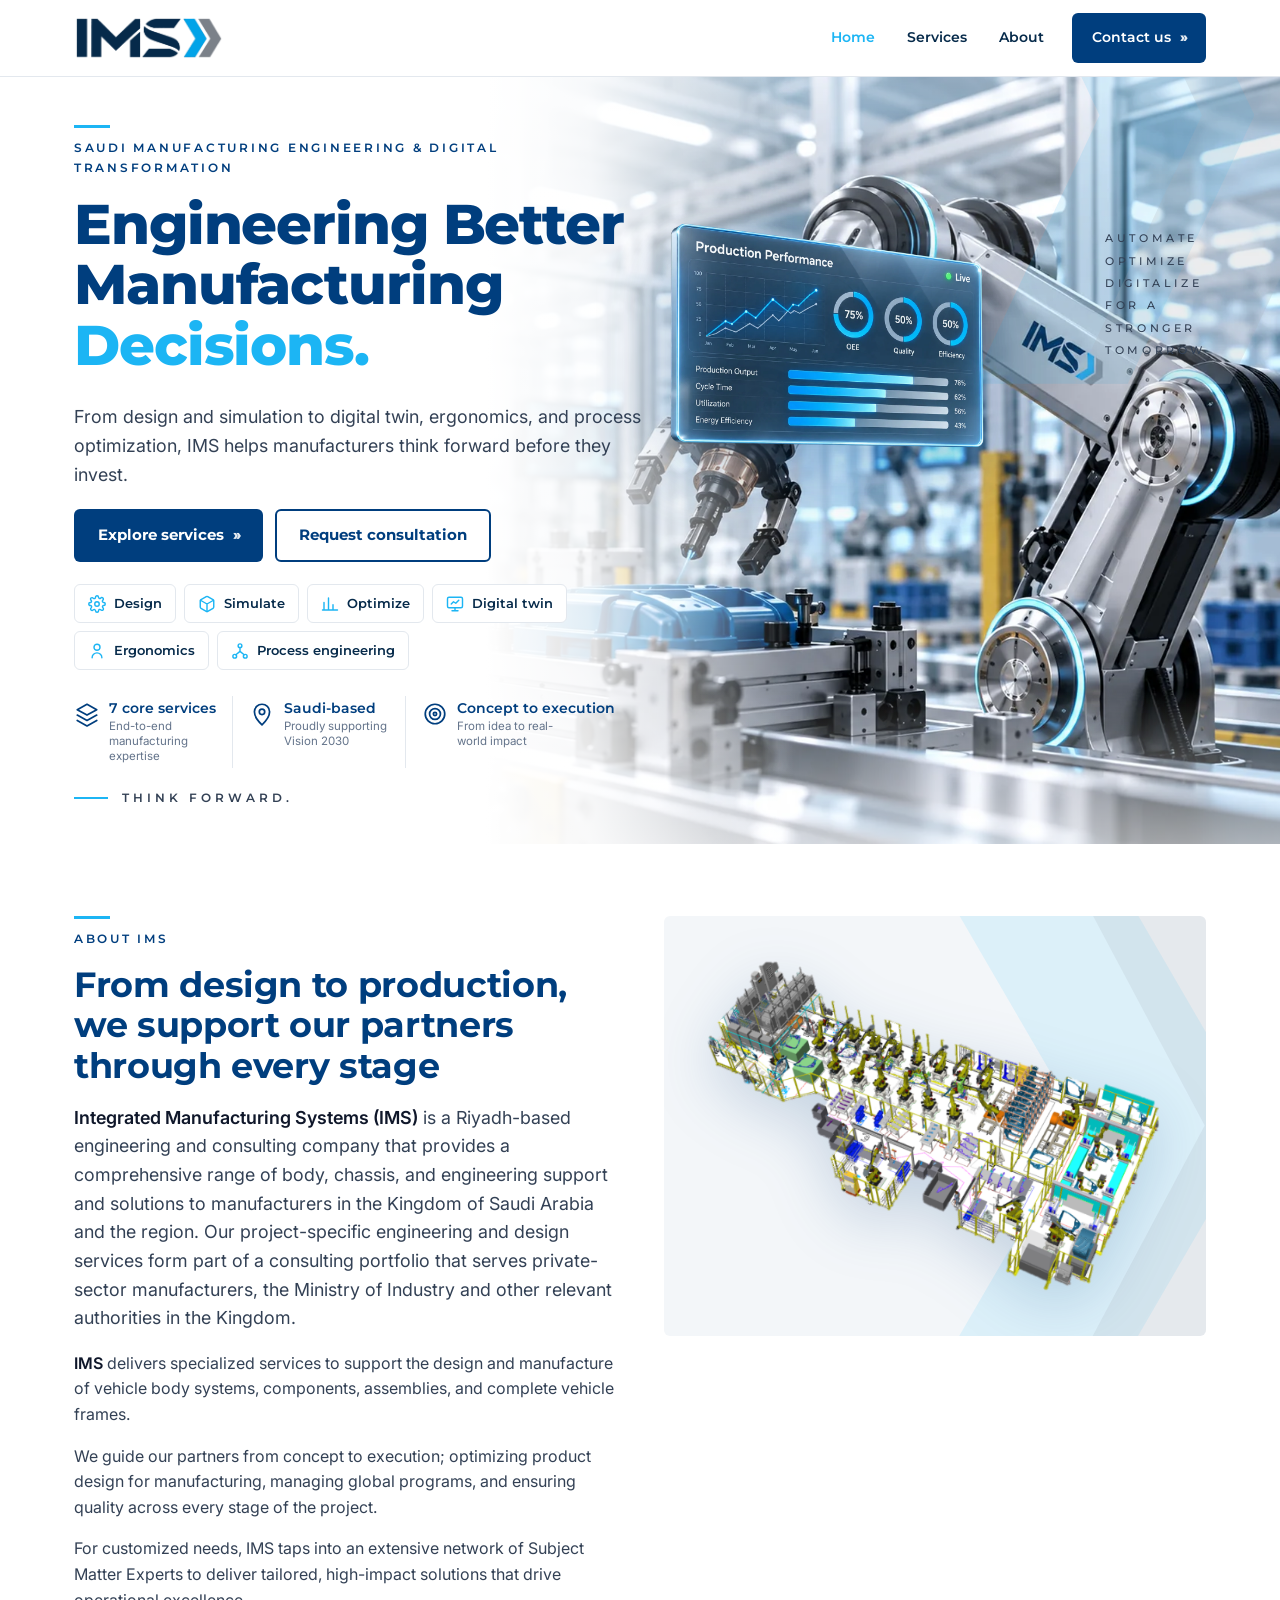
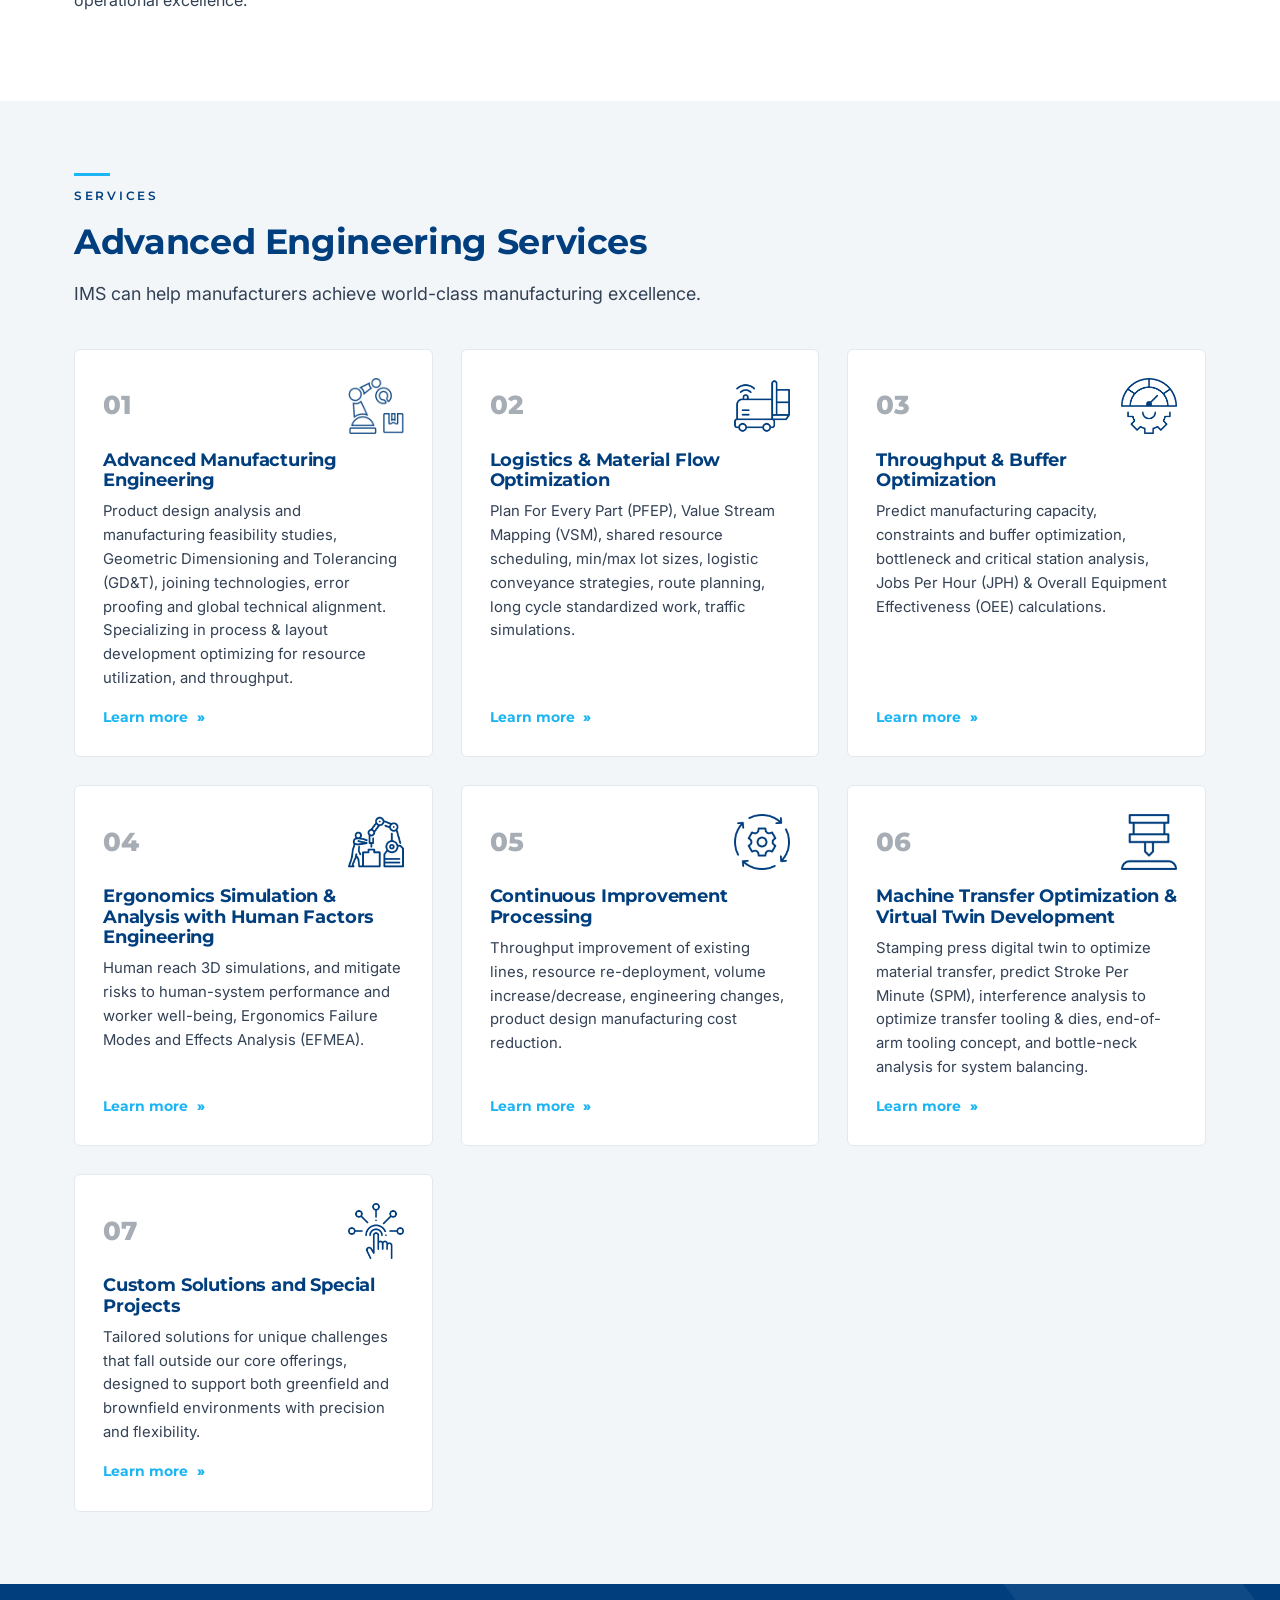
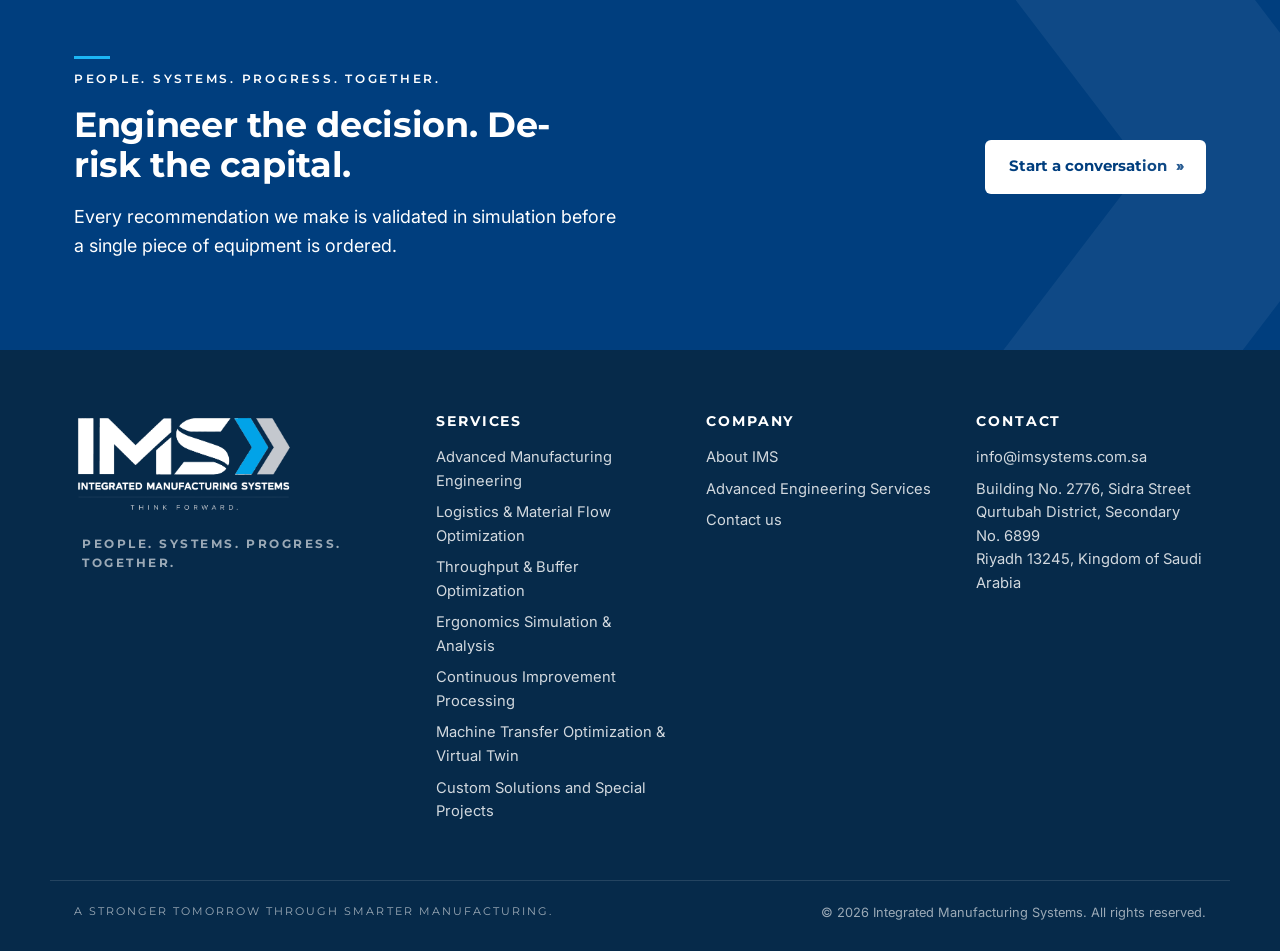
==== commit ac78d2a5: "Home hero: remove the Vision 2030 card Co-Authored-By: Claude Fable 5.1 <noreply@anthropic.com>" ====
--- a/index.html
+++ b/index.html
@@ -71,7 +71,6 @@
         <img src="assets/img/hero-dashboard-panel.png" alt="" width="1100" height="790">
       </picture>
       <p class="vertical">Automate<br>Optimize<br>Digitalize<br>for a<br>stronger<br>tomorrow</p>
-      <div class="vision-card"><span>Advancing Saudi industry</span><strong>Vision 2030</strong></div>
     </div>
   </div>
 </section>
--- a/assets/css/site.css
+++ b/assets/css/site.css
@@ -350,10 +350,6 @@
 .hero-visual .dash { position: absolute; left: -2%; top: 3%; width: 60%; filter: drop-shadow(0 26px 34px rgba(0,62,126,.28)); }
 .hero-visual .dash img { width: 100%; height: auto; }
 .hero-visual .vertical { position: absolute; right: 0; top: 4%; margin: 0; font-family: var(--font-head); font-size: .7rem; font-weight: 500; letter-spacing: .32em; text-transform: uppercase; color: var(--graphite); line-height: 2; text-align: left; }
-.vision-card { position: absolute; right: 0; bottom: 4%; background: rgba(255,255,255,.9); backdrop-filter: blur(8px); border: 1px solid rgba(255,255,255,.7); border-radius: var(--radius); box-shadow: var(--shadow); padding: 14px 18px; display: flex; flex-direction: column; gap: 2px; }
-.vision-card span { font-family: var(--font-head); font-size: .68rem; letter-spacing: .24em; text-transform: uppercase; color: var(--graphite); }
-.vision-card span::before { content: ""; display: inline-block; width: 22px; height: 2px; background: var(--blue); margin-right: 8px; vertical-align: middle; }
-.vision-card strong { font-family: var(--font-head); font-size: 1.05rem; color: var(--navy); }
 @media (max-width: 1100px) {
   .hero-visual .vertical { display: none; }
   .hero-visual .dash { width: 66%; }
@@ -365,9 +361,7 @@
   .hero-visual { order: -1; min-height: 0; height: 280px; border-radius: var(--radius); overflow: hidden; background-size: cover; background-position: right center; background-repeat: no-repeat; }
   .hero-split .kicker { letter-spacing: .14em; font-size: .72rem; }
   .hero-visual .dash { left: 3%; top: 8%; width: 58%; }
-  .vision-card { right: 10px; bottom: 10px; padding: 10px 12px; }
-  .vision-card strong { font-size: .9rem; }
-  .trust { grid-template-columns: 1fr; gap: 6px; }
+      .trust { grid-template-columns: 1fr; gap: 6px; }
   .trust li { border-right: 0; margin-right: 0; padding: 4px 0; }
   .trust span { max-width: none; }
 }
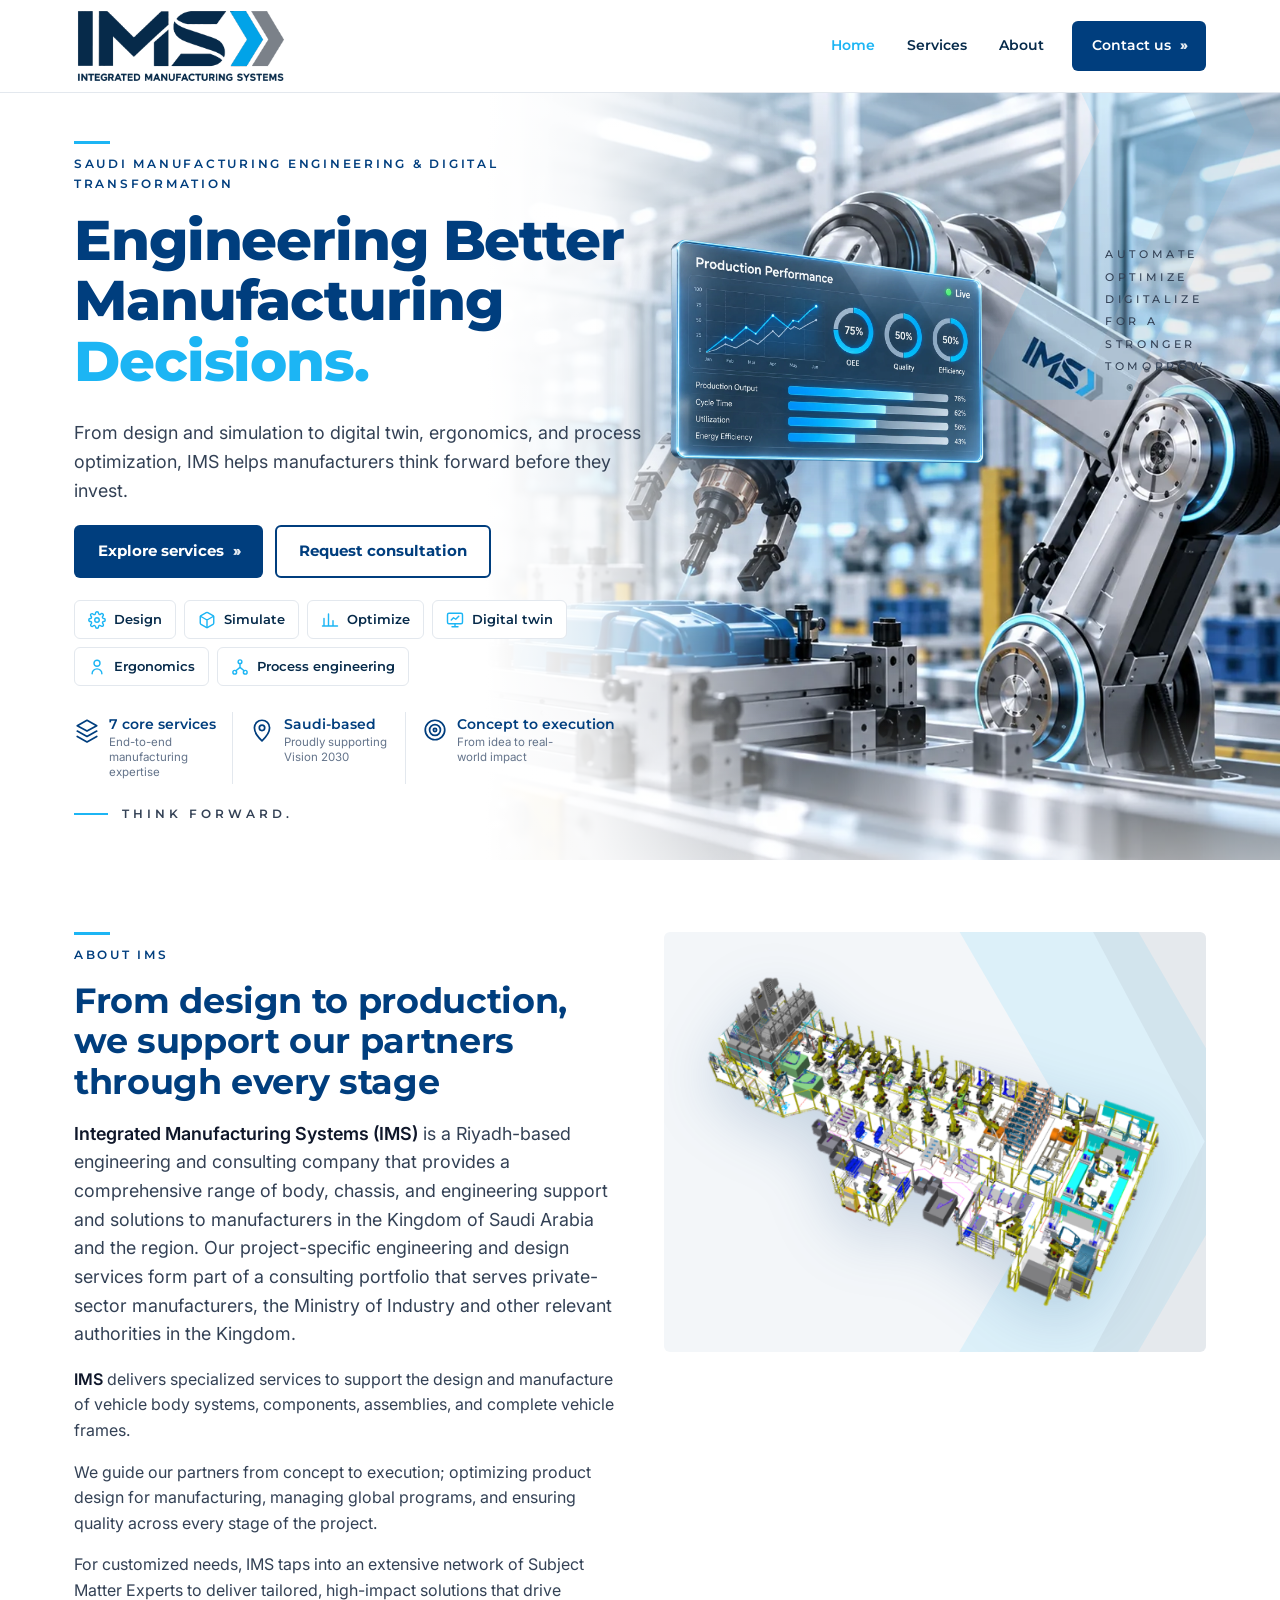
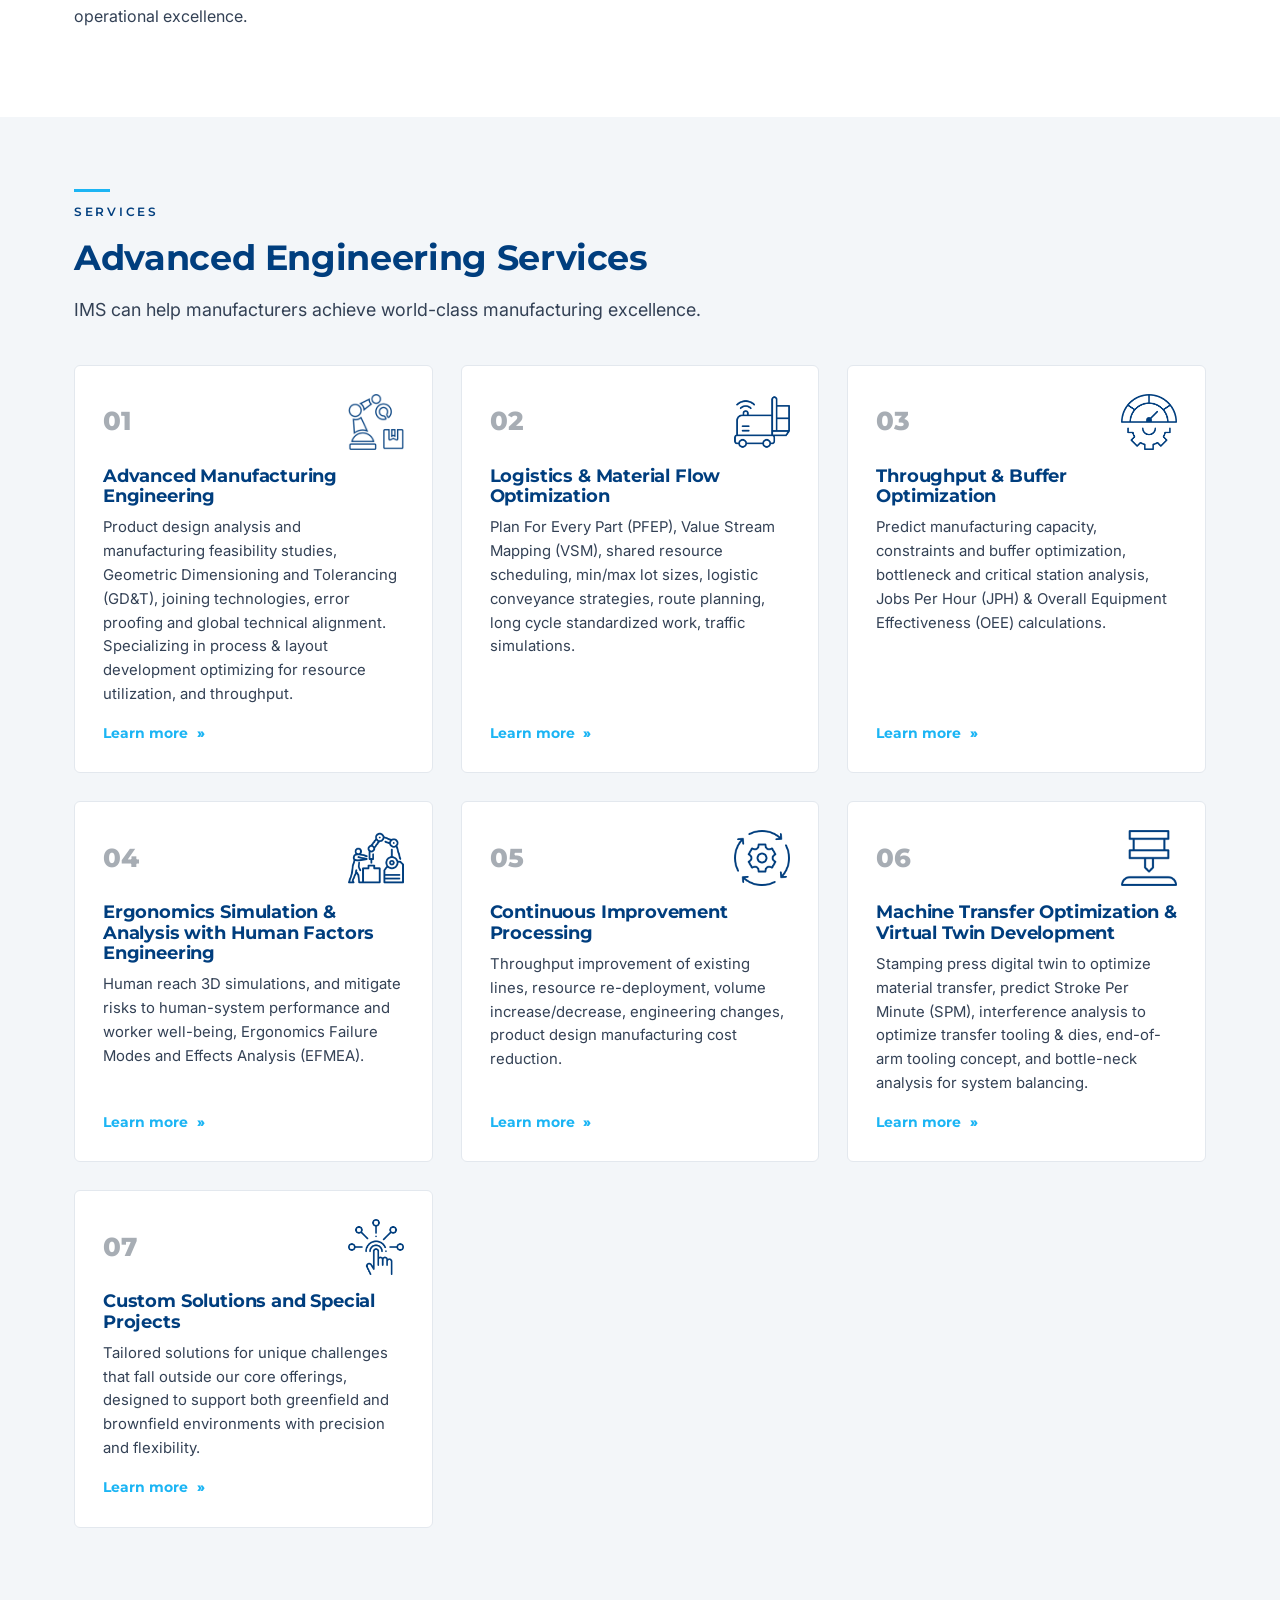
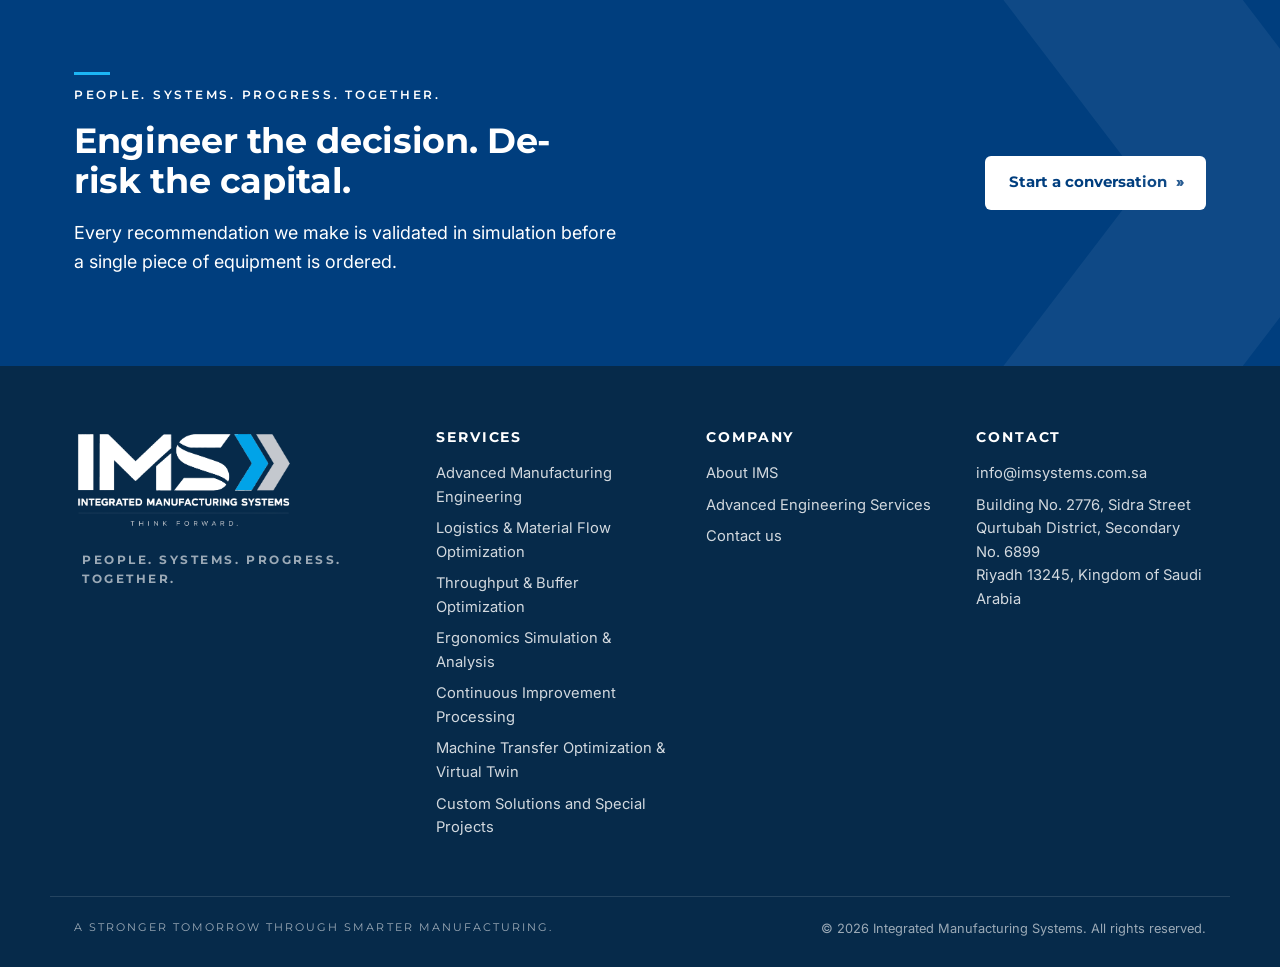
==== commit 6c9367b9: "Header: full logo lockup with the "Integrated Manufacturing Systems" descriptor Cut from the logo fi" ====
--- a/index.html
+++ b/index.html
@@ -26,7 +26,7 @@
 <header class="site-header">
   <div class="wrap">
     <a class="brand" href="index.html" aria-label="Integrated Manufacturing Systems home">
-      <img src="assets/brand/ims-wordmark.png" alt="Integrated Manufacturing Systems" width="170" height="50">
+      <img src="assets/brand/ims-lockup.png" alt="Integrated Manufacturing Systems" width="1255" height="456">
     </a>
     <button class="nav-toggle" aria-expanded="false" aria-controls="nav" aria-label="Menu"><span></span><span></span><span></span></button>
     <nav id="nav" class="nav">
--- a/assets/css/site.css
+++ b/assets/css/site.css
@@ -84,8 +84,9 @@
 
 /* header */
 .site-header { position: sticky; top: 0; z-index: 50; background: rgba(255,255,255,.96); backdrop-filter: blur(8px); border-bottom: 1px solid var(--line); }
-.site-header .wrap { display: flex; align-items: center; justify-content: space-between; height: 76px; }
-.brand img { width: 150px; height: auto; }
+.site-header .wrap { display: flex; align-items: center; justify-content: space-between; height: 92px; }
+.brand { display: block; line-height: 0; }
+.brand img { width: 214px; height: auto; }
 .nav ul { list-style: none; margin: 0; padding: 0; display: flex; align-items: center; gap: 4px; }
 .nav > ul > li > a { display: block; padding: 10px 14px; font-family: var(--font-head); font-weight: 600; font-size: .9rem; color: var(--navy-deep); border-radius: var(--radius); }
 .nav > ul > li > a:hover, .nav > ul > li > a.active { color: var(--blue); }
@@ -299,8 +300,10 @@
   .pager { grid-template-columns: 1fr; text-align: left; }
   .pager .next { text-align: left; }
   /* mobile nav */
+  .site-header .wrap { height: 84px; }
+  .brand img { width: 190px; }
   .nav-toggle { display: block; }
-  .nav { position: absolute; top: 76px; left: 0; right: 0; background: #fff; border-bottom: 1px solid var(--line); box-shadow: var(--shadow); display: none; }
+  .nav { position: absolute; top: 84px; left: 0; right: 0; background: #fff; border-bottom: 1px solid var(--line); box-shadow: var(--shadow); display: none; }
   .nav.open { display: block; }
   .nav ul { flex-direction: column; align-items: stretch; gap: 0; padding: 8px 0; }
   .nav > ul > li > a { padding: 14px 24px; }
@@ -317,7 +320,7 @@
   .grid-3, .grid-4 { grid-template-columns: 1fr; }
   .input-grid { grid-template-columns: 1fr 1fr; }
   .num-title { flex-direction: column; gap: 4px; }
-  .brand img { width: 128px; }
+  .brand img { width: 176px; }
 }
 
 /* ---------- home hero: split-screen industrial (Direction 01) ---------- */
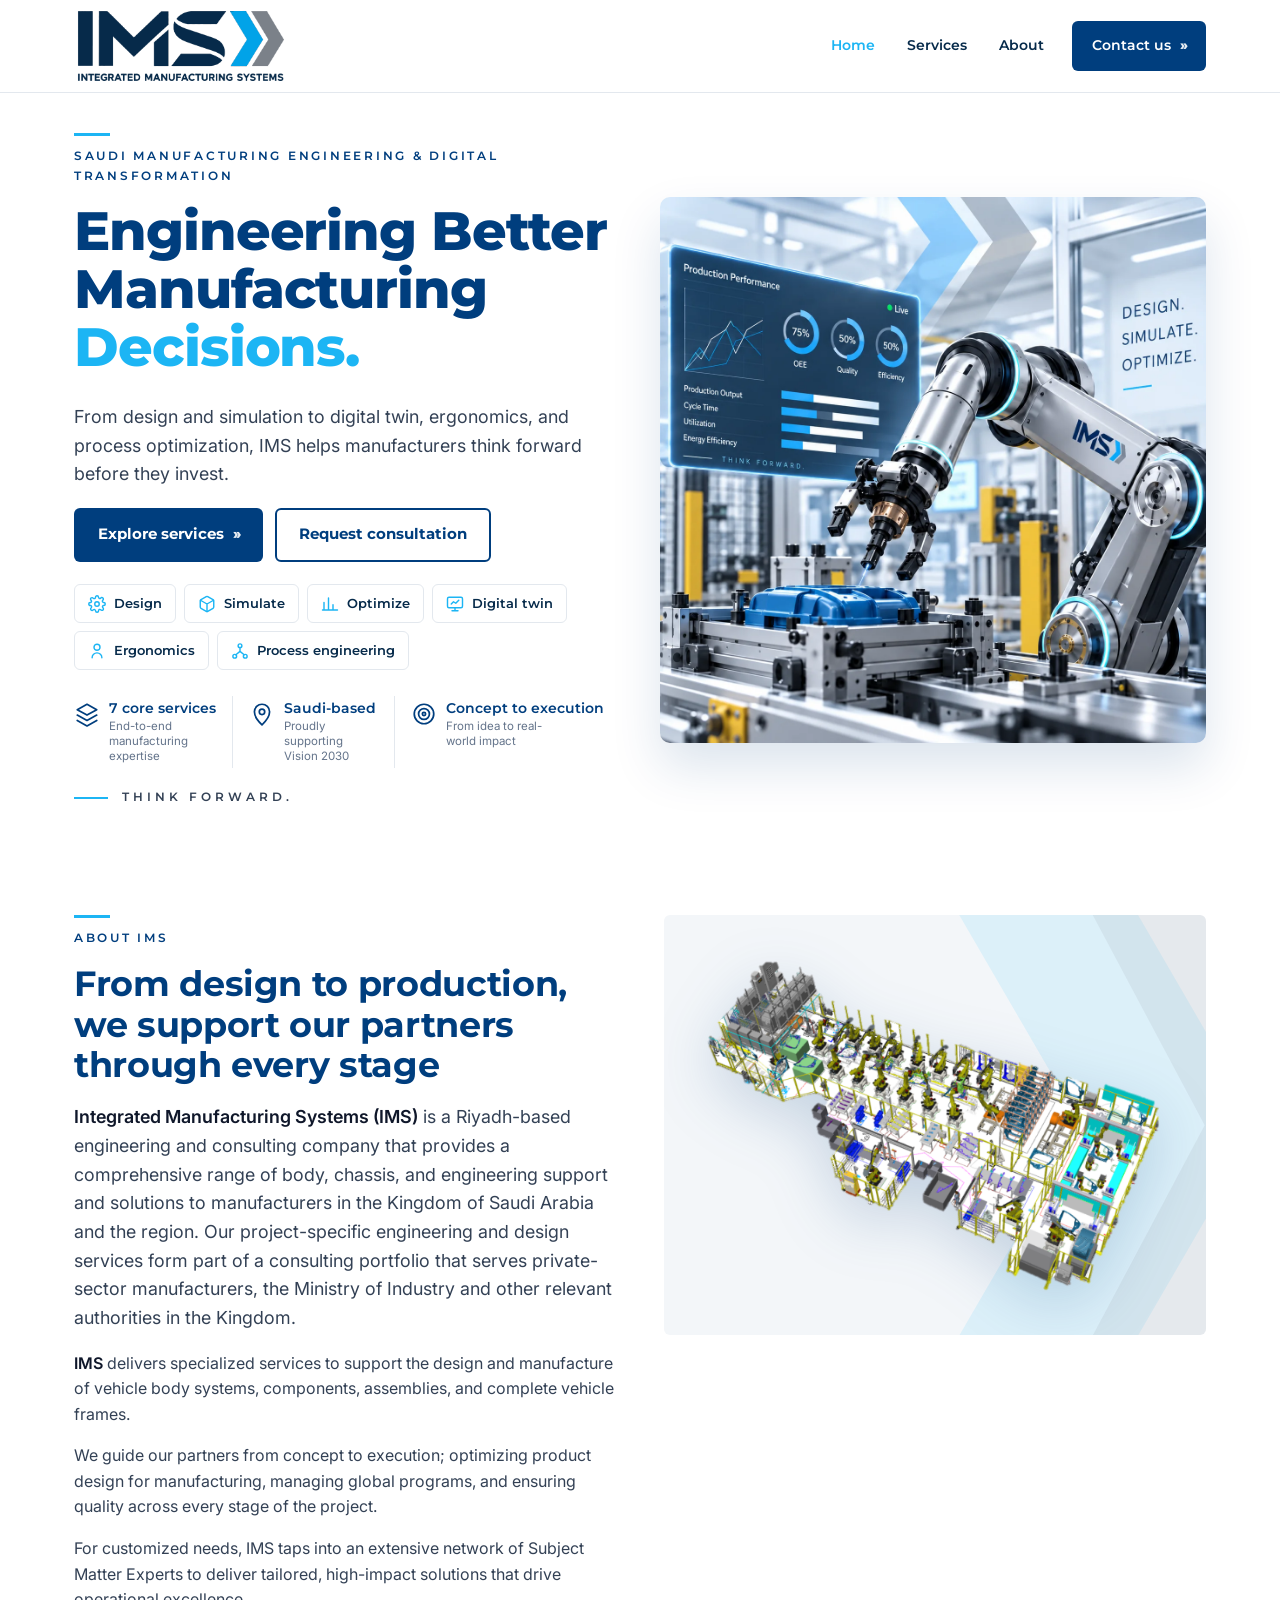
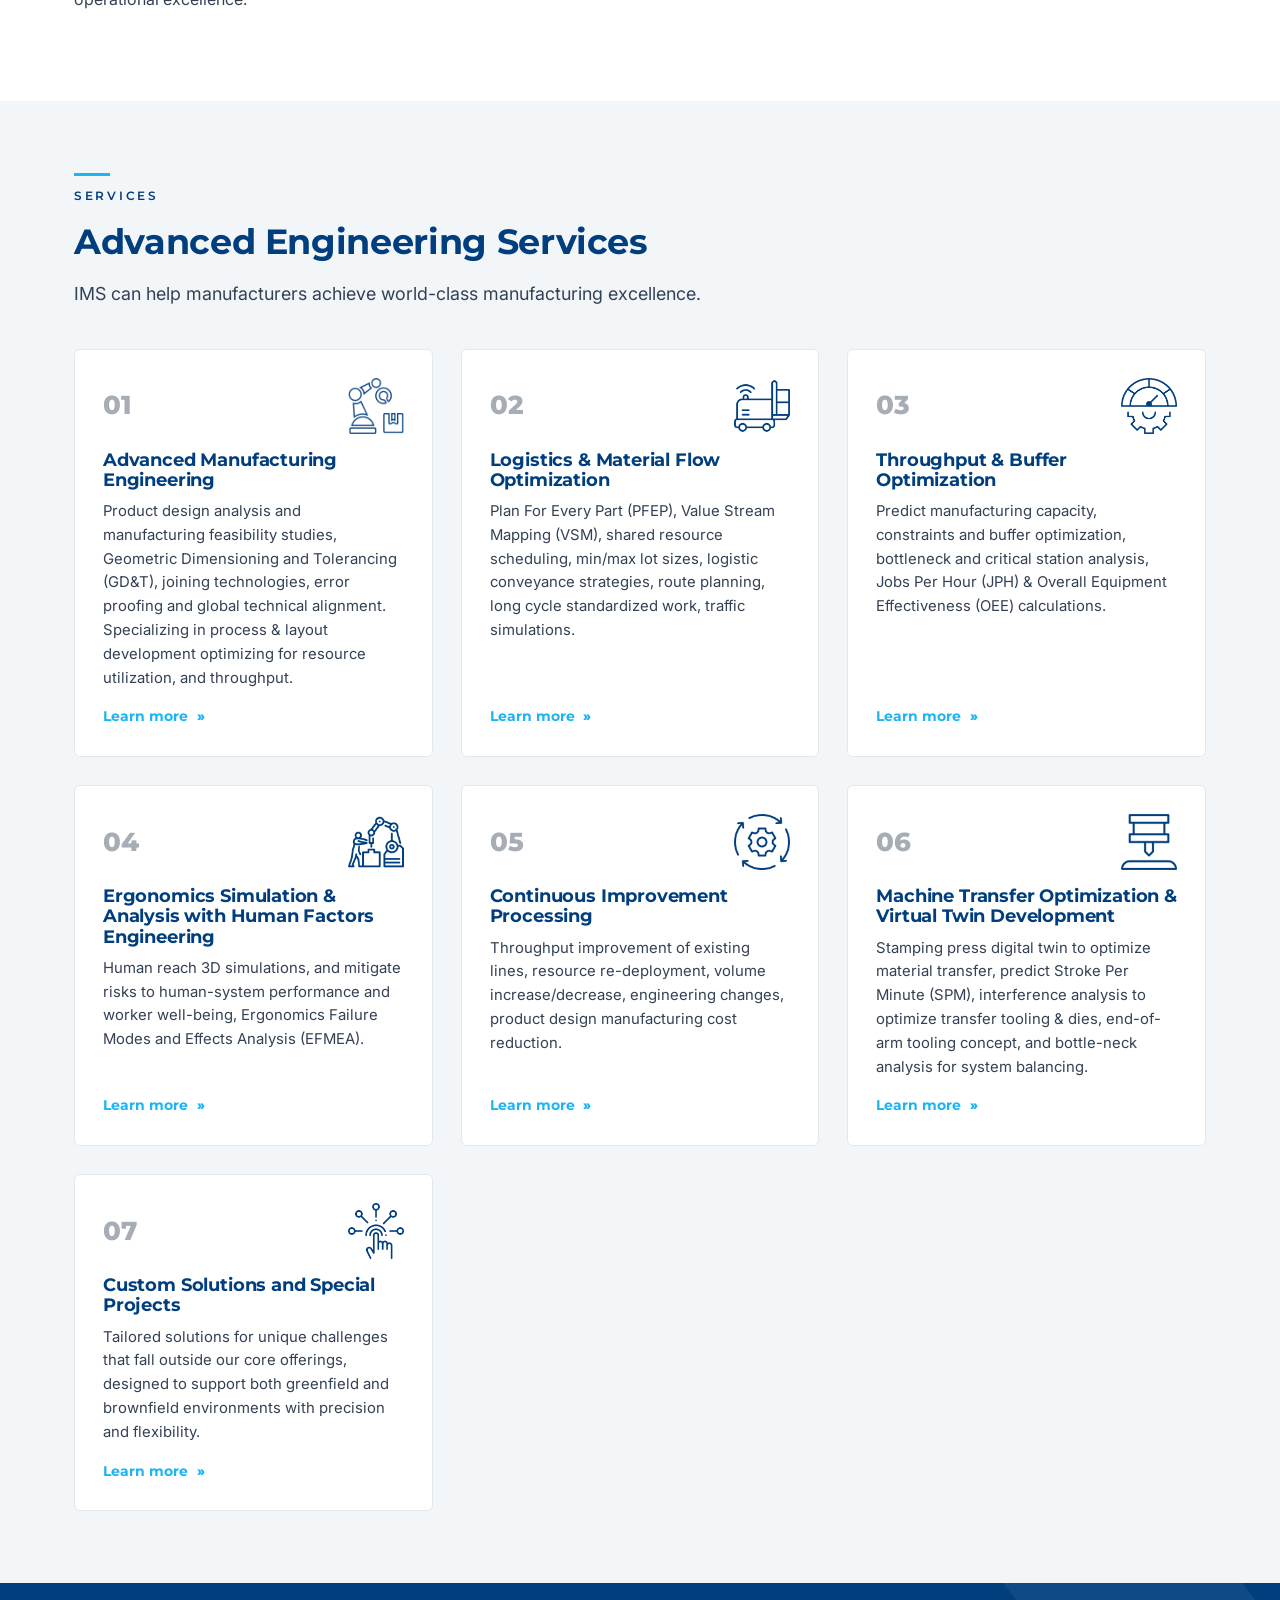
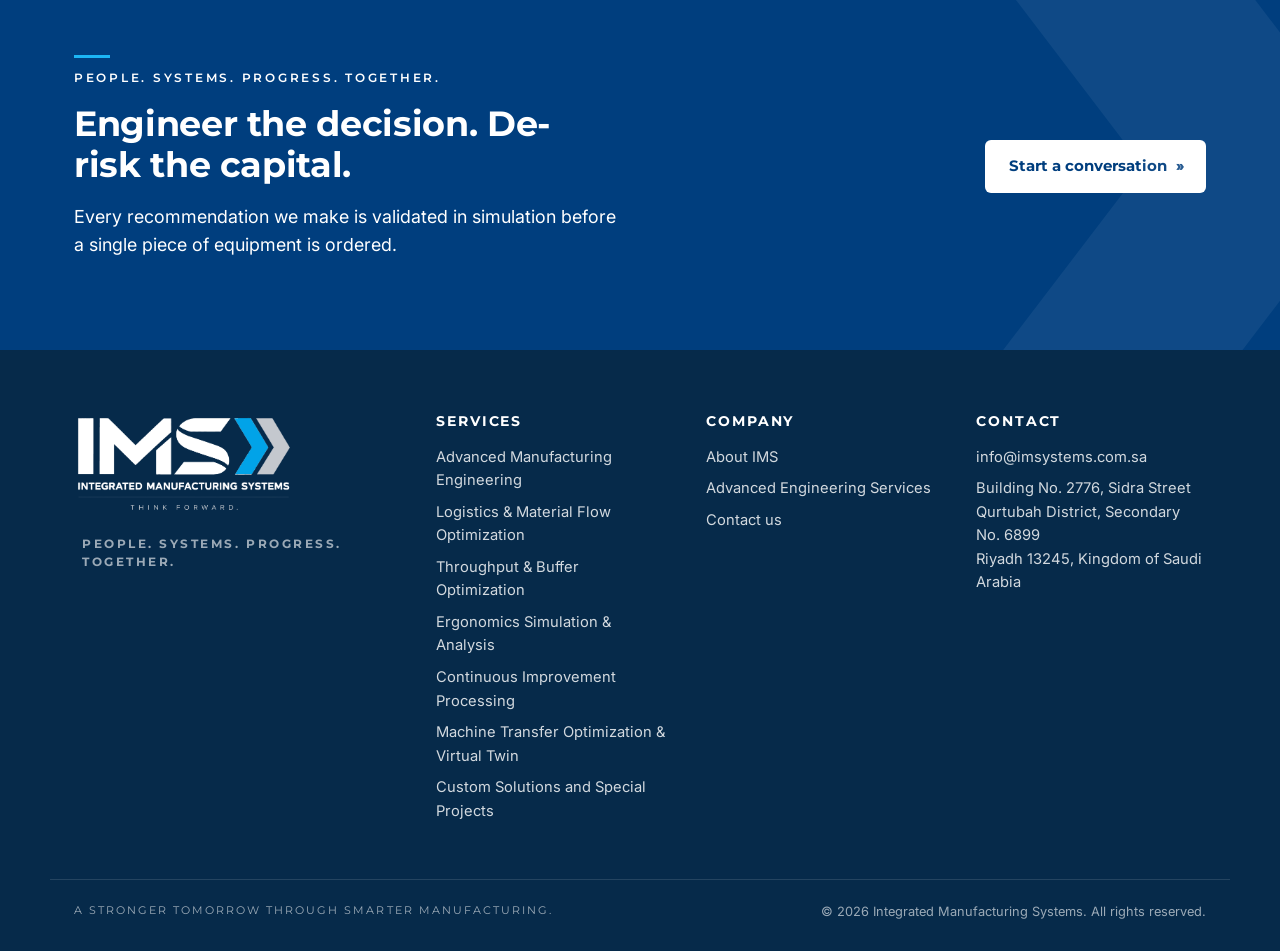
==== commit b79e068e: "Home hero: single composite visual supplied by IMS Replaces the separate photo + floating dashboard " ====
--- a/index.html
+++ b/index.html
@@ -44,14 +44,6 @@
 <main id="main">
 
 <section class="hero hero-split">
-  <div class="hero-photo" aria-hidden="true">
-    <picture>
-      <source srcset="assets/img/hero-robot-photo.webp" type="image/webp">
-      <img src="assets/img/hero-robot-photo.jpg" alt="" width="1800" height="1013" fetchpriority="high">
-    </picture>
-    <span class="hero-fade"></span>
-  </div>
-  <div class="chev-bg" aria-hidden="true"><i class="b1"></i><i class="b2"></i></div>
   <div class="wrap hero-grid">
     <div class="hero-text">
       <p class="kicker">Saudi manufacturing engineering &amp; digital transformation</p>
@@ -65,12 +57,11 @@
       <ul class="trust"><li><svg viewBox="0 0 24 24"><path d="m12 3 9 5-9 5-9-5 9-5z"/><path d="m3 13 9 5 9-5M3 18l9 5 9-5"/></svg><div><strong>7 core services</strong><span>End-to-end manufacturing expertise</span></div></li><li><svg viewBox="0 0 24 24"><path d="M12 22s7-6.5 7-12a7 7 0 1 0-14 0c0 5.5 7 12 7 12z"/><circle cx="12" cy="10" r="2.5"/></svg><div><strong>Saudi-based</strong><span>Proudly supporting Vision 2030</span></div></li><li><svg viewBox="0 0 24 24"><circle cx="12" cy="12" r="9"/><circle cx="12" cy="12" r="5"/><circle cx="12" cy="12" r="1.5"/></svg><div><strong>Concept to execution</strong><span>From idea to real-world impact</span></div></li></ul>
       <p class="think">Think Forward.</p>
     </div>
-    <div class="hero-visual" aria-hidden="true" style="background-image:url('assets/img/hero-robot-photo.jpg')">
-      <picture class="dash">
-        <source srcset="assets/img/hero-dashboard-panel.webp" type="image/webp">
-        <img src="assets/img/hero-dashboard-panel.png" alt="" width="1100" height="790">
+    <div class="hero-visual">
+      <picture>
+        <source srcset="assets/img/hero-composite.webp" type="image/webp">
+        <img src="assets/img/hero-composite.jpg" alt="Robotic assembly cell with a production performance dashboard: design, simulate, optimize" width="1254" height="1254" fetchpriority="high">
       </picture>
-      <p class="vertical">Automate<br>Optimize<br>Digitalize<br>for a<br>stronger<br>tomorrow</p>
     </div>
   </div>
 </section>
--- a/assets/css/site.css
+++ b/assets/css/site.css
@@ -324,15 +324,9 @@
 }
 
 /* ---------- home hero: split-screen industrial (Direction 01) ---------- */
-.hero-split { background: #fff; padding: 48px 0 36px; min-height: 600px; }
-.hero-photo { position: absolute; inset: 0; z-index: 0; }
-.hero-photo img { position: absolute; right: 0; top: 0; height: 100%; width: 66%; object-fit: cover; object-position: right center; }
-.hero-fade { position: absolute; inset: 0; background: linear-gradient(90deg, #fff 0%, #fff 38%, rgba(255,255,255,.88) 46%, rgba(255,255,255,0) 62%), linear-gradient(180deg, rgba(255,255,255,.35) 0%, rgba(255,255,255,0) 30%, rgba(255,255,255,0) 80%, rgba(255,255,255,.6) 100%); }
-.hero-split .chev-bg { z-index: 1; }
-.hero-split .chev-bg .b1 { right: 2%; top: -30%; width: 22%; height: 70%; background: rgba(28,181,244,.12); }
-.hero-split .chev-bg .b2 { right: -6%; top: -30%; width: 22%; height: 70%; background: rgba(167,173,180,.22); }
-.hero-grid { display: grid; grid-template-columns: 1.05fr .95fr; gap: 24px; align-items: center; position: relative; z-index: 2; }
-.hero-split h1 { font-size: clamp(2.3rem, 4.4vw, 3.5rem); letter-spacing: -0.02em; line-height: 1.08; margin: .2em 0 .5em; }
+.hero-split { background: #fff; padding: 40px 0 36px; min-height: 0; }
+.hero-grid { display: grid; grid-template-columns: 1fr 1fr; gap: 40px; align-items: center; position: relative; z-index: 2; }
+.hero-split h1 { font-size: clamp(2.3rem, 4.2vw, 3.4rem); letter-spacing: -0.02em; line-height: 1.08; margin: .2em 0 .5em; }
 .hero-split h1 .accent { color: var(--blue); }
 .hero-split .lead { max-width: 54ch; }
 .hero-split .actions { margin: 1.2rem 0 1.4rem; }
@@ -348,23 +342,15 @@
 .trust span { display: block; font-size: .72rem; color: var(--muted); margin-top: 2px; max-width: 15ch; line-height: 1.3; }
 .think { font-family: var(--font-head); font-size: .74rem; font-weight: 600; letter-spacing: .34em; text-transform: uppercase; color: var(--graphite); display: flex; align-items: center; gap: 14px; margin: 0; }
 .think::before { content: ""; width: 34px; height: 2px; background: var(--blue); }
-.hero-visual { position: relative; min-height: 520px; background: none; }
-@media (min-width: 821px) { .hero-visual { background-image: none !important; } }
-.hero-visual .dash { position: absolute; left: -2%; top: 3%; width: 60%; filter: drop-shadow(0 26px 34px rgba(0,62,126,.28)); }
-.hero-visual .dash img { width: 100%; height: auto; }
-.hero-visual .vertical { position: absolute; right: 0; top: 4%; margin: 0; font-family: var(--font-head); font-size: .7rem; font-weight: 500; letter-spacing: .32em; text-transform: uppercase; color: var(--graphite); line-height: 2; text-align: left; }
-@media (max-width: 1100px) {
-  .hero-visual .vertical { display: none; }
-  .hero-visual .dash { width: 66%; }
-}
+.hero-visual { position: relative; }
+.hero-visual img { width: 100%; height: auto; display: block; border-radius: 10px; box-shadow: 0 24px 50px rgba(0, 62, 126, .14); }
 @media (max-width: 820px) {
-  .hero-split { padding: 24px 0 40px; min-height: 0; }
-  .hero-photo { display: none; }
-  .hero-grid { grid-template-columns: 1fr; gap: 20px; }
-  .hero-visual { order: -1; min-height: 0; height: 280px; border-radius: var(--radius); overflow: hidden; background-size: cover; background-position: right center; background-repeat: no-repeat; }
+  .hero-split { padding: 20px 0 40px; }
+  .hero-grid { grid-template-columns: 1fr; gap: 24px; }
+  .hero-visual { order: -1; }
+  .hero-visual img { border-radius: var(--radius); }
   .hero-split .kicker { letter-spacing: .14em; font-size: .72rem; }
-  .hero-visual .dash { left: 3%; top: 8%; width: 58%; }
-      .trust { grid-template-columns: 1fr; gap: 6px; }
+  .trust { grid-template-columns: 1fr; gap: 6px; }
   .trust li { border-right: 0; margin-right: 0; padding: 4px 0; }
   .trust span { max-width: none; }
 }
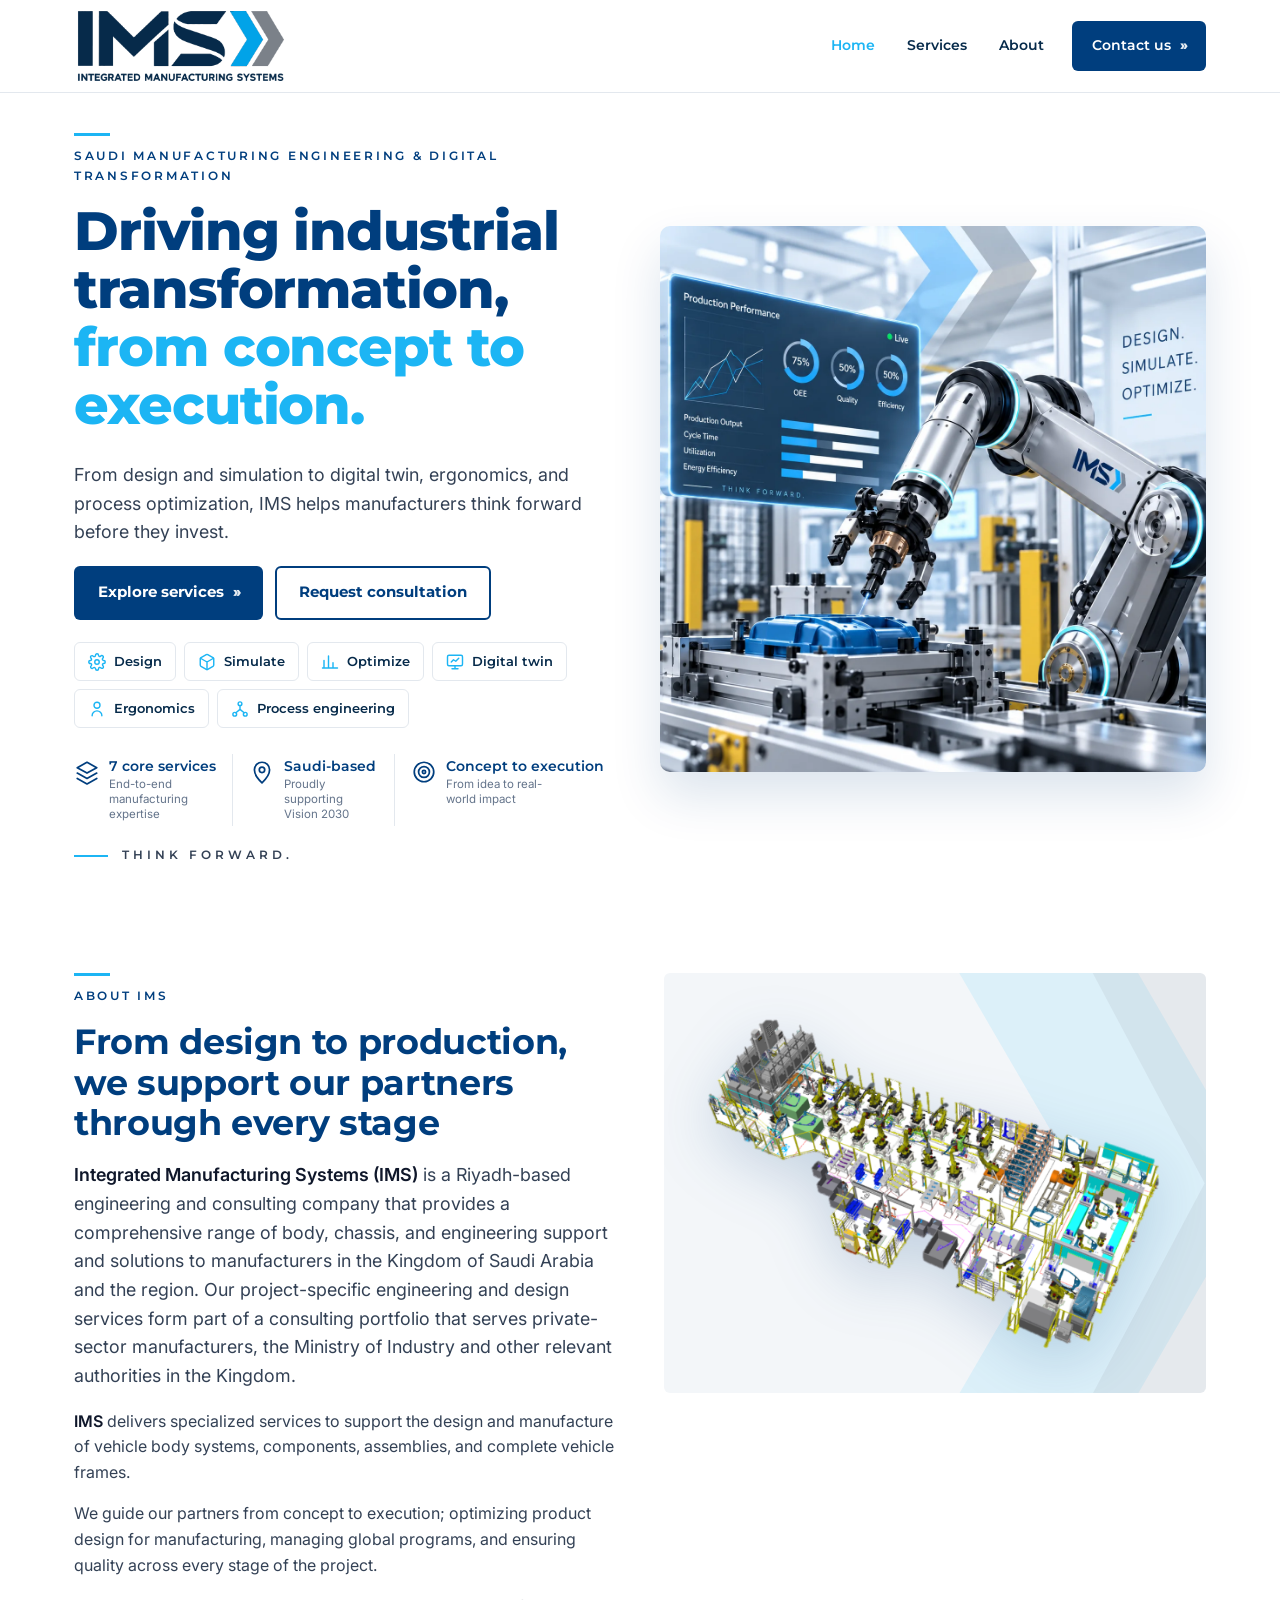
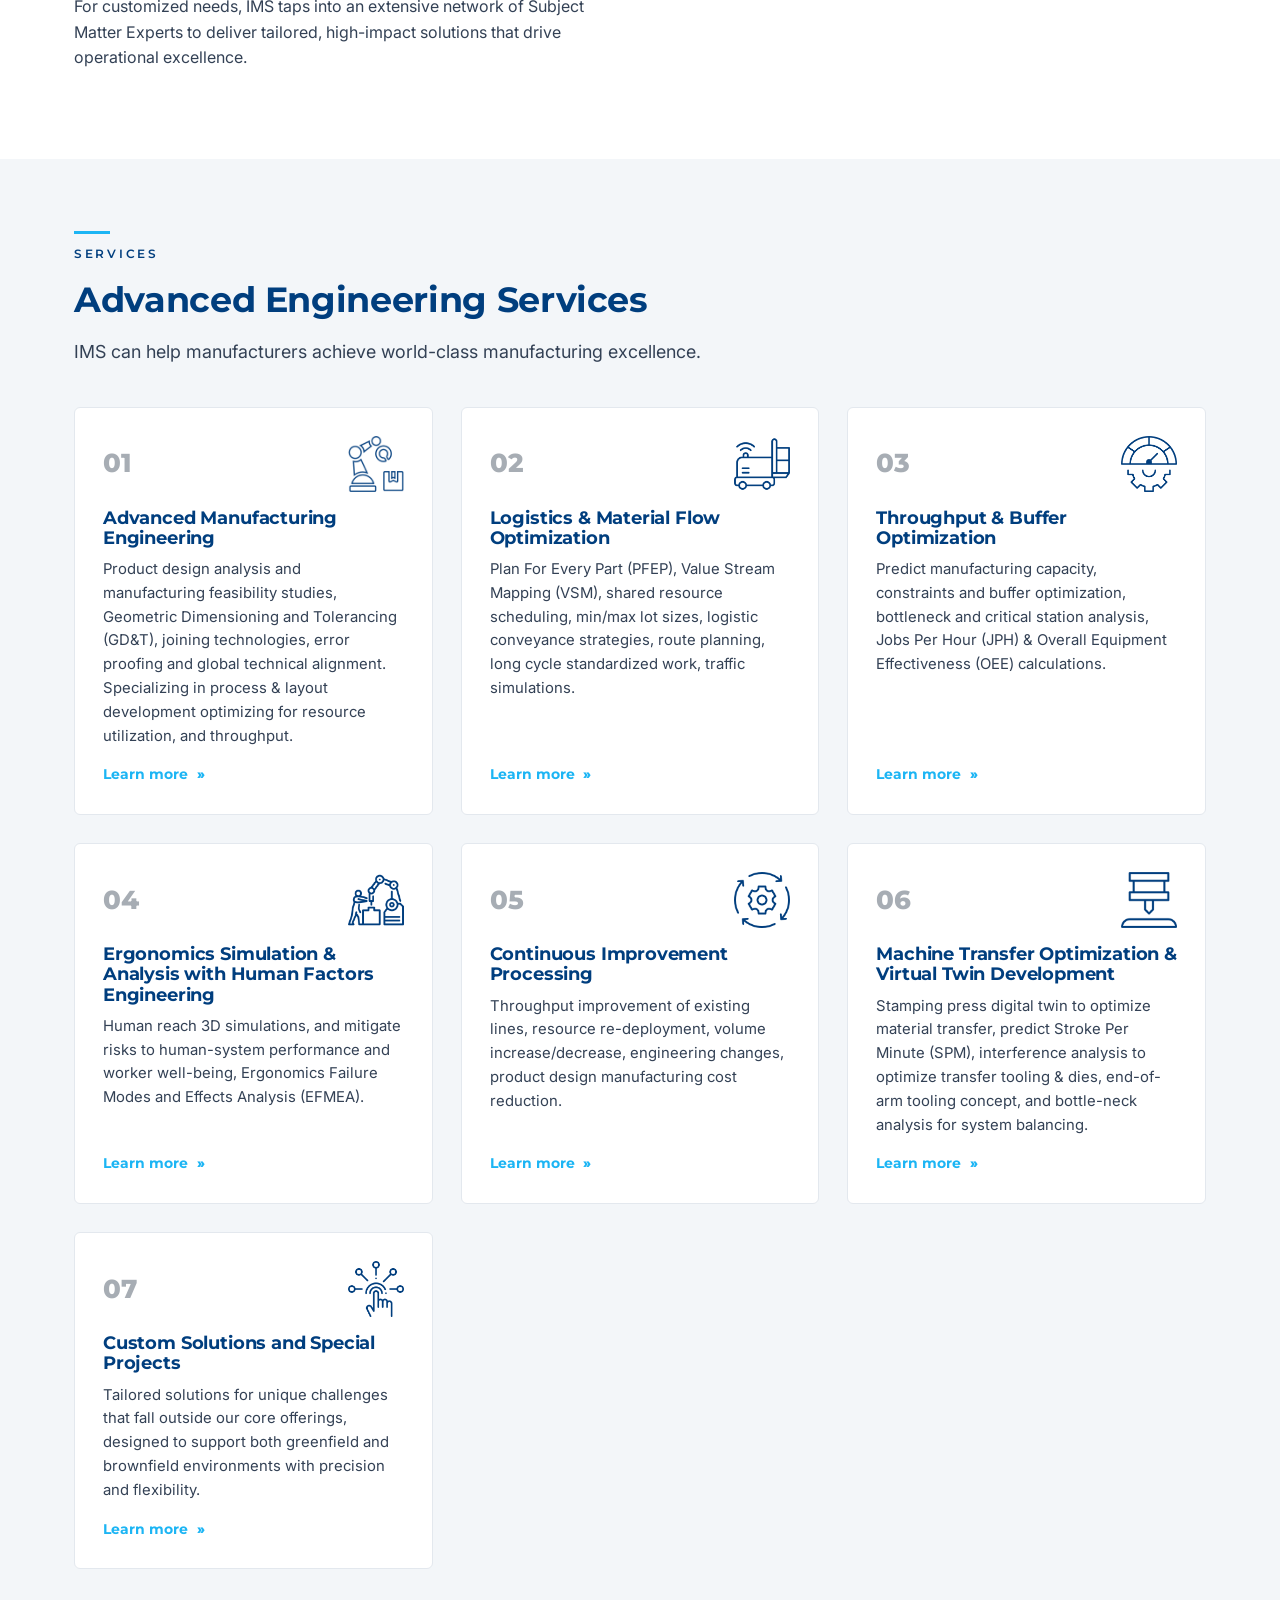
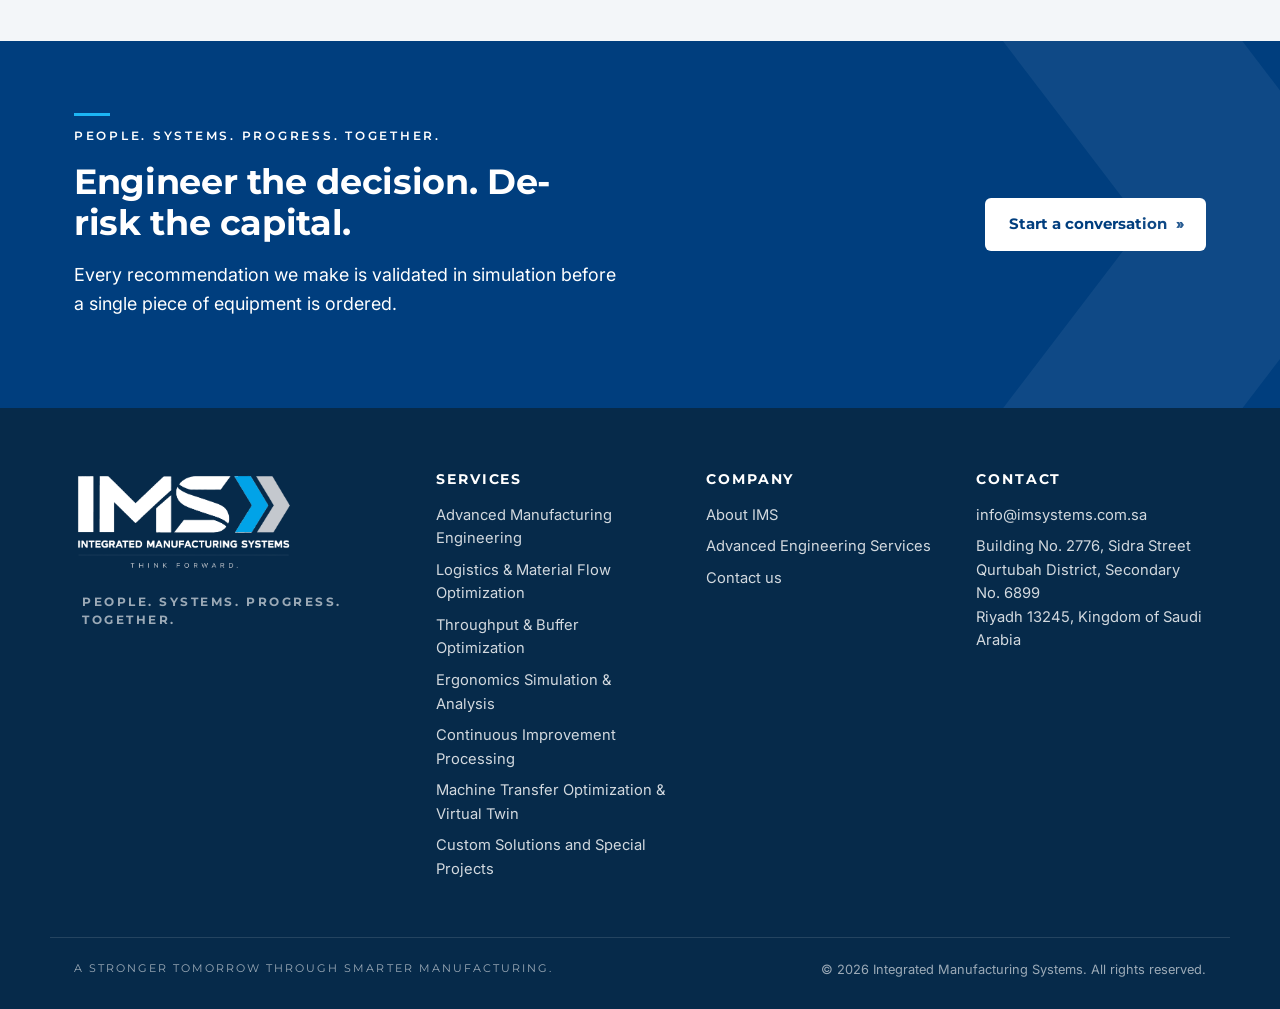
==== commit 1207d75b: "Home hero: headline back to "Driving industrial transformation, from concept to execution." Co-Autho" ====
--- a/index.html
+++ b/index.html
@@ -47,7 +47,7 @@
   <div class="wrap hero-grid">
     <div class="hero-text">
       <p class="kicker">Saudi manufacturing engineering &amp; digital transformation</p>
-      <h1>Engineering Better Manufacturing <span class="accent">Decisions.</span></h1>
+      <h1>Driving industrial transformation, <span class="accent">from concept to execution.</span></h1>
       <p class="lead">From design and simulation to digital twin, ergonomics, and process optimization, IMS helps manufacturers think forward before they invest.</p>
       <div class="actions">
         <a class="btn btn-primary" href="services/index.html">Explore services <span class="arr" aria-hidden="true">&rsaquo;&rsaquo;</span></a>
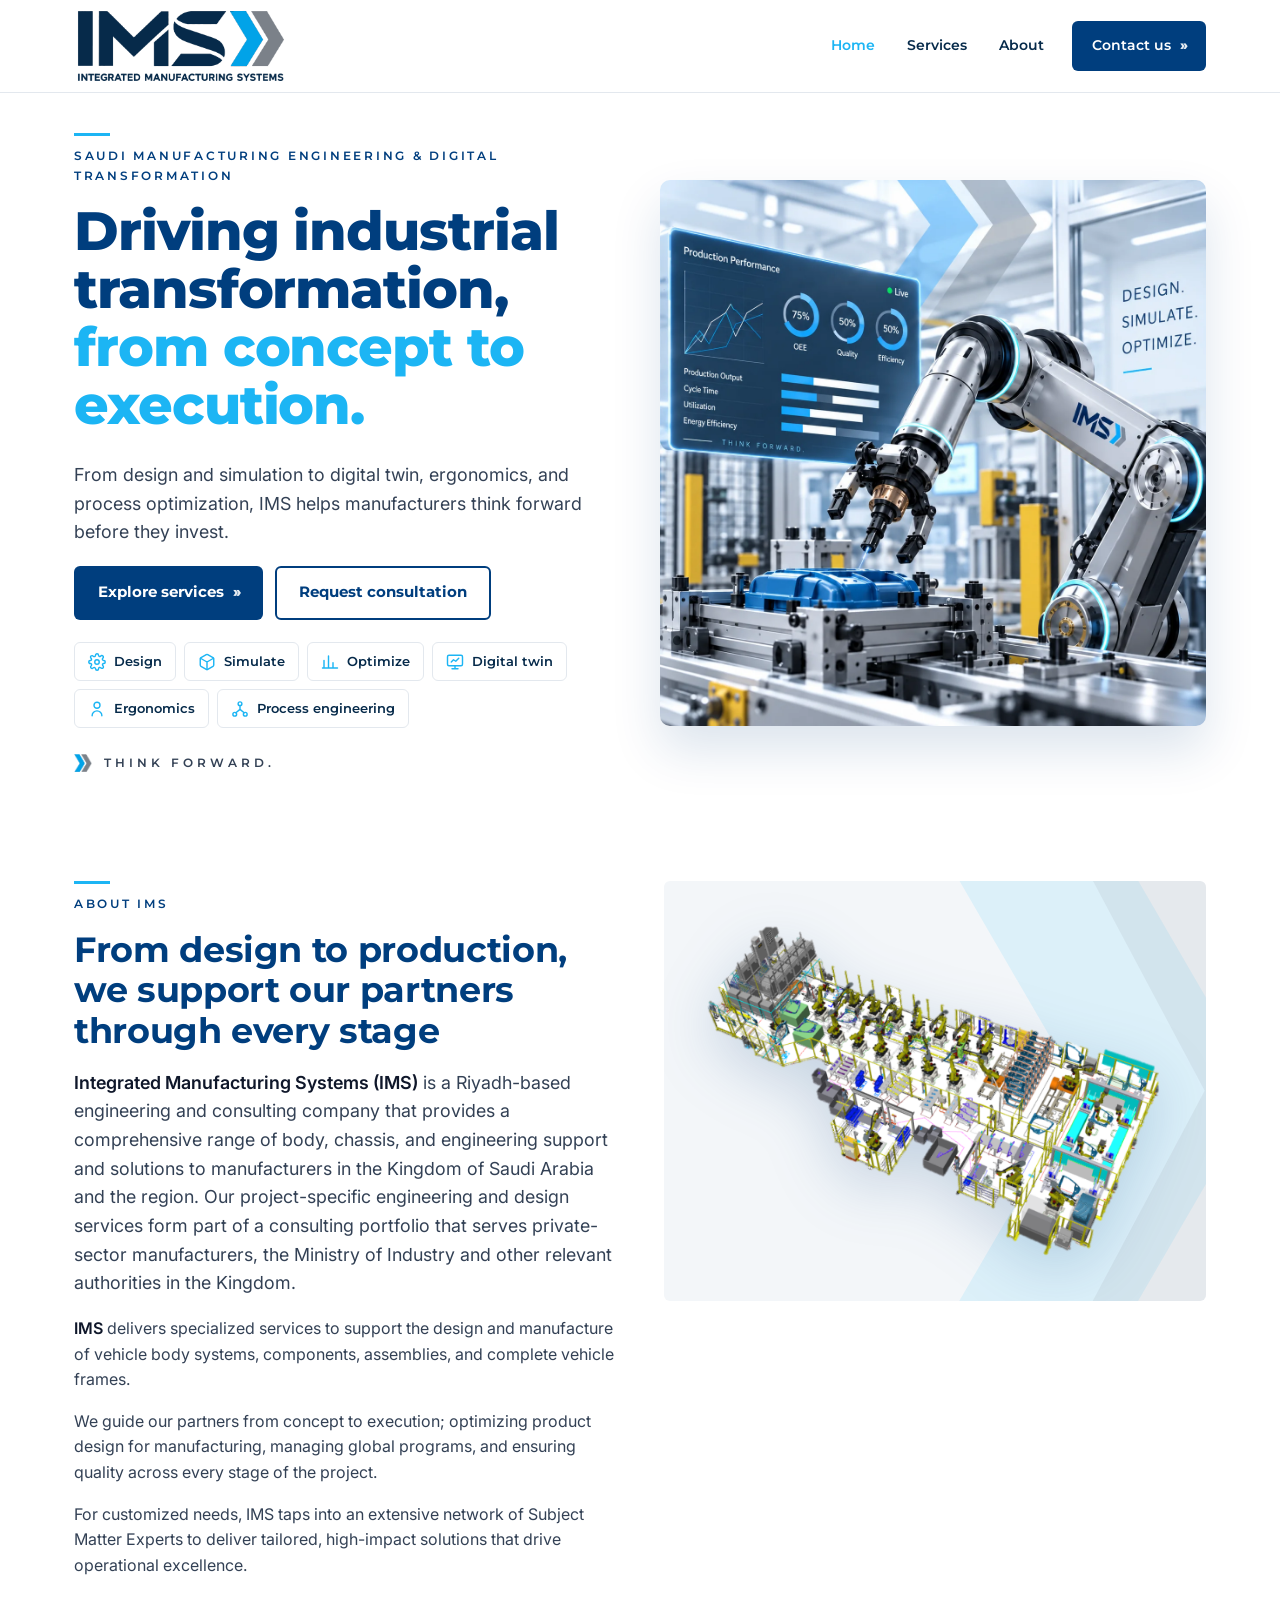
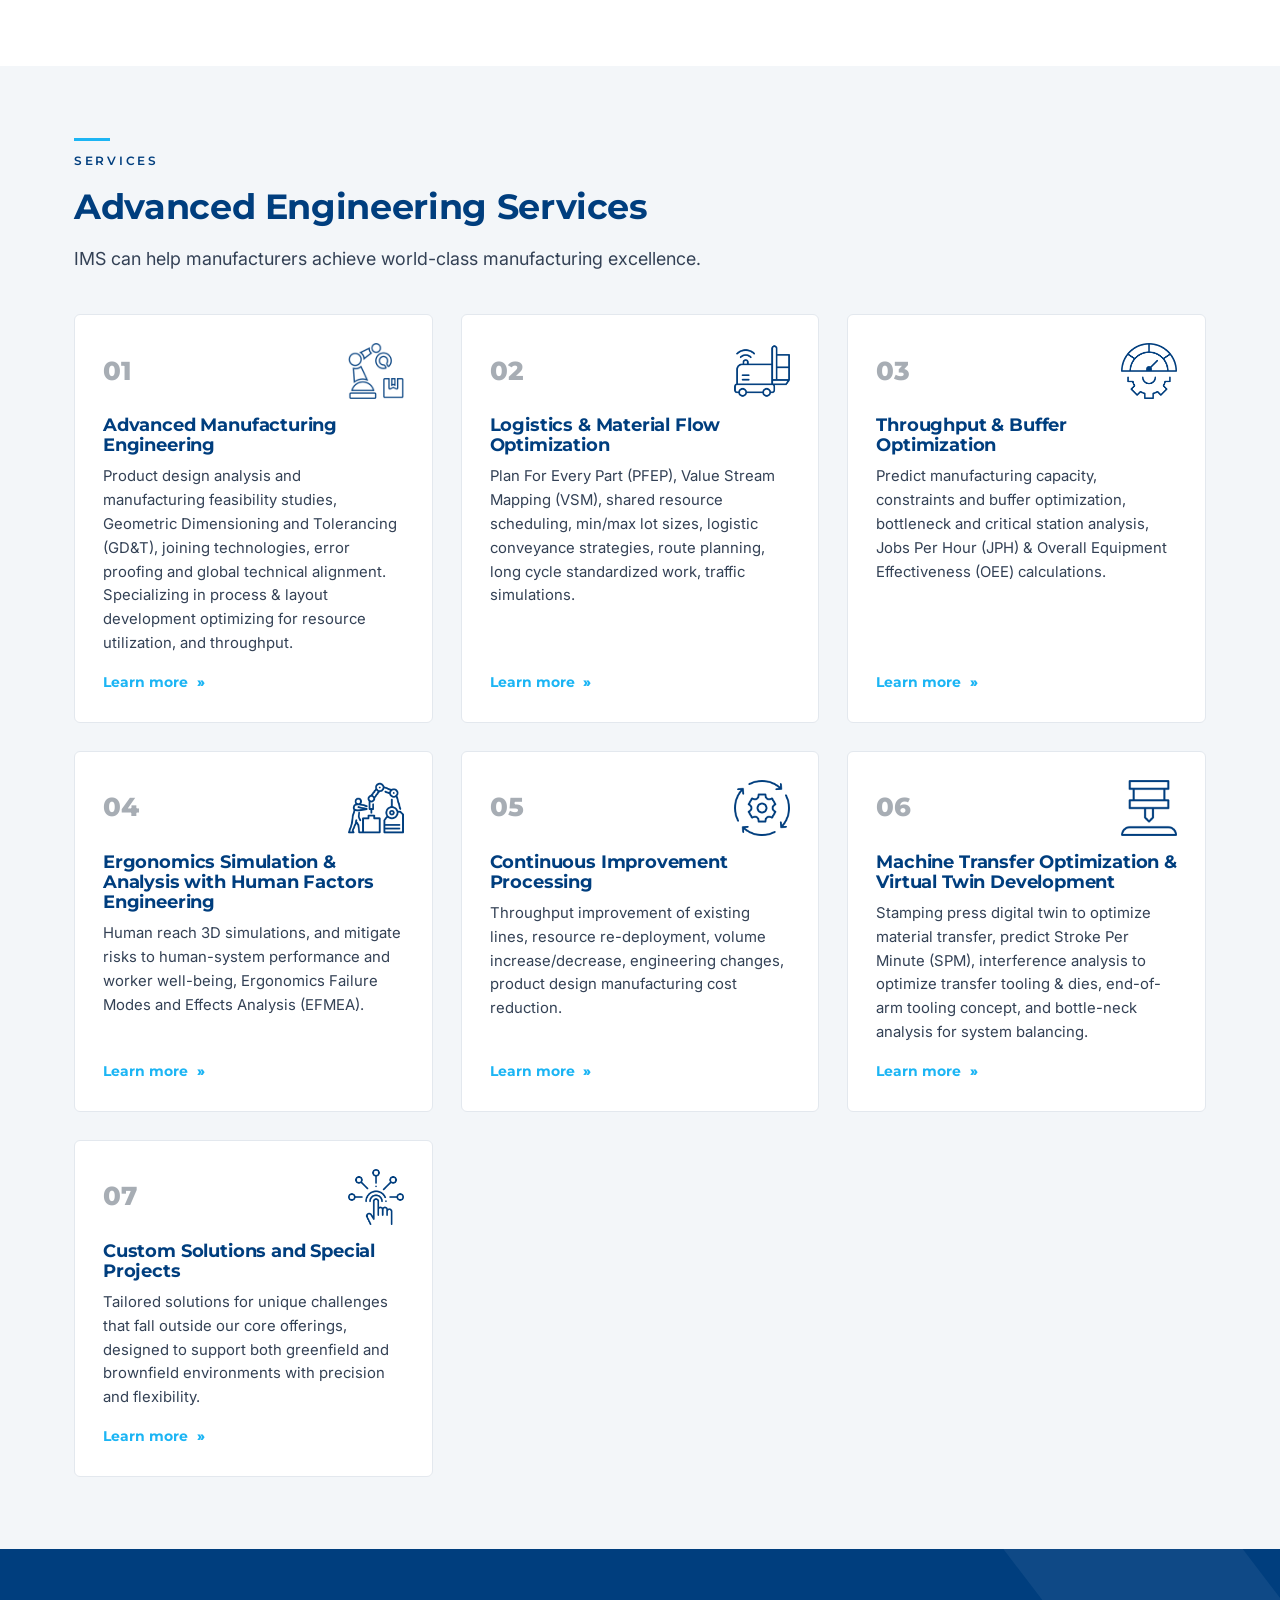
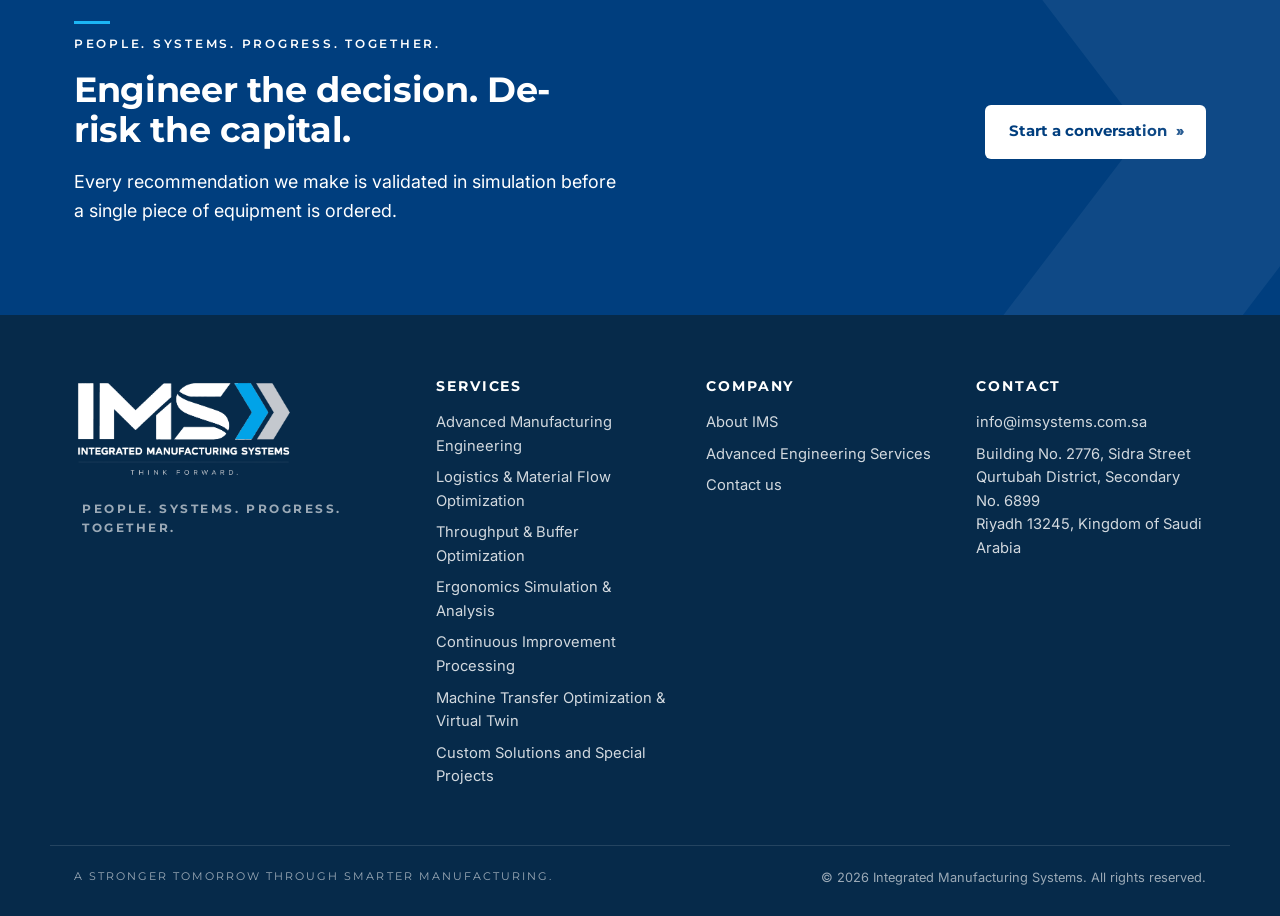
==== commit 074e02a7: "Hero: drop the generic trust row; use the real logo chevron everywhere The three-icon "trust" strip " ====
--- a/index.html
+++ b/index.html
@@ -54,8 +54,7 @@
         <a class="btn btn-ghost" href="contact.html">Request consultation</a>
       </div>
       <ul class="chips" aria-label="Capabilities"><li><a href="services/advanced-manufacturing-engineering.html"><svg viewBox="0 0 24 24"><circle cx="12" cy="12" r="3"/><path d="M19.4 15a1.7 1.7 0 0 0 .3 1.8l.1.1a2 2 0 1 1-2.8 2.8l-.1-.1a1.7 1.7 0 0 0-1.8-.3 1.7 1.7 0 0 0-1 1.5V21a2 2 0 1 1-4 0v-.1a1.7 1.7 0 0 0-1.1-1.5 1.7 1.7 0 0 0-1.8.3l-.1.1a2 2 0 1 1-2.8-2.8l.1-.1a1.7 1.7 0 0 0 .3-1.8 1.7 1.7 0 0 0-1.5-1H3a2 2 0 1 1 0-4h.1a1.7 1.7 0 0 0 1.5-1.1 1.7 1.7 0 0 0-.3-1.8l-.1-.1a2 2 0 1 1 2.8-2.8l.1.1a1.7 1.7 0 0 0 1.8.3H9a1.7 1.7 0 0 0 1-1.5V3a2 2 0 1 1 4 0v.1a1.7 1.7 0 0 0 1 1.5 1.7 1.7 0 0 0 1.8-.3l.1-.1a2 2 0 1 1 2.8 2.8l-.1.1a1.7 1.7 0 0 0-.3 1.8V9a1.7 1.7 0 0 0 1.5 1H21a2 2 0 1 1 0 4h-.1a1.7 1.7 0 0 0-1.5 1z"/></svg>Design</a></li><li><a href="services/throughput-buffer-optimization.html"><svg viewBox="0 0 24 24"><path d="M21 16V8a2 2 0 0 0-1-1.7l-7-4a2 2 0 0 0-2 0l-7 4A2 2 0 0 0 3 8v8a2 2 0 0 0 1 1.7l7 4a2 2 0 0 0 2 0l7-4a2 2 0 0 0 1-1.7z"/><path d="M3.3 7 12 12l8.7-5M12 22V12"/></svg>Simulate</a></li><li><a href="services/continuous-improvement-processing.html"><svg viewBox="0 0 24 24"><path d="M4 20V10M10 20V4M16 20v-7M22 20H2"/></svg>Optimize</a></li><li><a href="services/machine-transfer-optimization-virtual-twin.html"><svg viewBox="0 0 24 24"><rect x="2" y="3" width="20" height="14" rx="2"/><path d="M8 21h8M12 17v4M7 12l3-3 3 2 4-4"/></svg>Digital twin</a></li><li><a href="services/ergonomics-simulation-human-factors.html"><svg viewBox="0 0 24 24"><circle cx="12" cy="7" r="4"/><path d="M5.5 21a6.5 6.5 0 0 1 13 0"/></svg>Ergonomics</a></li><li><a href="services/advanced-manufacturing-engineering.html"><svg viewBox="0 0 24 24"><circle cx="12" cy="5" r="2.5"/><circle cx="5" cy="19" r="2.5"/><circle cx="19" cy="19" r="2.5"/><path d="M12 7.5v5M12 12.5 6.5 17M12 12.5l5.5 4.5"/></svg>Process engineering</a></li></ul>
-      <ul class="trust"><li><svg viewBox="0 0 24 24"><path d="m12 3 9 5-9 5-9-5 9-5z"/><path d="m3 13 9 5 9-5M3 18l9 5 9-5"/></svg><div><strong>7 core services</strong><span>End-to-end manufacturing expertise</span></div></li><li><svg viewBox="0 0 24 24"><path d="M12 22s7-6.5 7-12a7 7 0 1 0-14 0c0 5.5 7 12 7 12z"/><circle cx="12" cy="10" r="2.5"/></svg><div><strong>Saudi-based</strong><span>Proudly supporting Vision 2030</span></div></li><li><svg viewBox="0 0 24 24"><circle cx="12" cy="12" r="9"/><circle cx="12" cy="12" r="5"/><circle cx="12" cy="12" r="1.5"/></svg><div><strong>Concept to execution</strong><span>From idea to real-world impact</span></div></li></ul>
-      <p class="think">Think Forward.</p>
+      <p class="think"><img src="assets/brand/ims-mark.png" alt="" width="331" height="335">Think Forward.</p>
     </div>
     <div class="hero-visual">
       <picture>
--- a/assets/css/site.css
+++ b/assets/css/site.css
@@ -131,7 +131,7 @@
 .pillars { padding: 28px 0; border-top: 1px solid var(--line); border-bottom: 1px solid var(--line); }
 .pillar-row { display: flex; align-items: center; gap: 20px; }
 .pillar-row.right { justify-content: flex-end; }
-.chev { width: 54px; height: 36px; flex: none; }
+.chev { width: auto; height: 34px; flex: none; }
 .pillar-words { display: flex; flex-wrap: wrap; gap: 6px 28px; font-family: var(--font-head); font-weight: 700; letter-spacing: .28em; text-transform: uppercase; font-size: .9rem; color: var(--navy); }
 .pillar-sub { margin: 10px 0 0 74px; font-family: var(--font-head); letter-spacing: .32em; text-transform: uppercase; font-size: .72rem; color: var(--silver); }
 
@@ -333,15 +333,9 @@
 .chips { list-style: none; padding: 0; margin: 0 0 1.6rem; display: flex; flex-wrap: wrap; gap: 8px; max-width: 560px; }
 .chips a { display: inline-flex; align-items: center; gap: 8px; padding: 8px 13px; border: 1px solid var(--line); border-radius: var(--radius); background: #fff; font-family: var(--font-head); font-size: .82rem; font-weight: 600; color: var(--navy-deep); transition: border-color .15s, color .15s, transform .15s; }
 .chips a:hover { border-color: var(--blue); color: var(--navy); transform: translateY(-1px); }
-.chips svg, .trust svg { width: 18px; height: 18px; fill: none; stroke: var(--blue); stroke-width: 1.9; stroke-linecap: round; stroke-linejoin: round; flex: none; }
-.trust { list-style: none; padding: 0; margin: 0 0 1.3rem; display: grid; grid-template-columns: repeat(3, auto); justify-content: start; gap: 0; }
-.trust li { display: flex; align-items: flex-start; gap: 9px; padding: 4px 16px 4px 0; margin-right: 16px; border-right: 1px solid var(--line); }
-.trust li:last-child { border-right: 0; margin-right: 0; }
-.trust svg { width: 26px; height: 26px; stroke: var(--navy); stroke-width: 1.6; margin-top: 1px; }
-.trust strong { display: block; font-family: var(--font-head); font-size: .88rem; color: var(--navy); line-height: 1.2; white-space: nowrap; }
-.trust span { display: block; font-size: .72rem; color: var(--muted); margin-top: 2px; max-width: 15ch; line-height: 1.3; }
-.think { font-family: var(--font-head); font-size: .74rem; font-weight: 600; letter-spacing: .34em; text-transform: uppercase; color: var(--graphite); display: flex; align-items: center; gap: 14px; margin: 0; }
-.think::before { content: ""; width: 34px; height: 2px; background: var(--blue); }
+.chips svg { width: 18px; height: 18px; fill: none; stroke: var(--blue); stroke-width: 1.9; stroke-linecap: round; stroke-linejoin: round; flex: none; }
+.think { font-family: var(--font-head); font-size: .74rem; font-weight: 600; letter-spacing: .34em; text-transform: uppercase; color: var(--graphite); display: flex; align-items: center; gap: 12px; margin: .4rem 0 0; }
+.think img { width: auto; height: 18px; }
 .hero-visual { position: relative; }
 .hero-visual img { width: 100%; height: auto; display: block; border-radius: 10px; box-shadow: 0 24px 50px rgba(0, 62, 126, .14); }
 @media (max-width: 820px) {
@@ -350,7 +344,4 @@
   .hero-visual { order: -1; }
   .hero-visual img { border-radius: var(--radius); }
   .hero-split .kicker { letter-spacing: .14em; font-size: .72rem; }
-  .trust { grid-template-columns: 1fr; gap: 6px; }
-  .trust li { border-right: 0; margin-right: 0; padding: 4px 0; }
-  .trust span { max-width: none; }
-}
+}
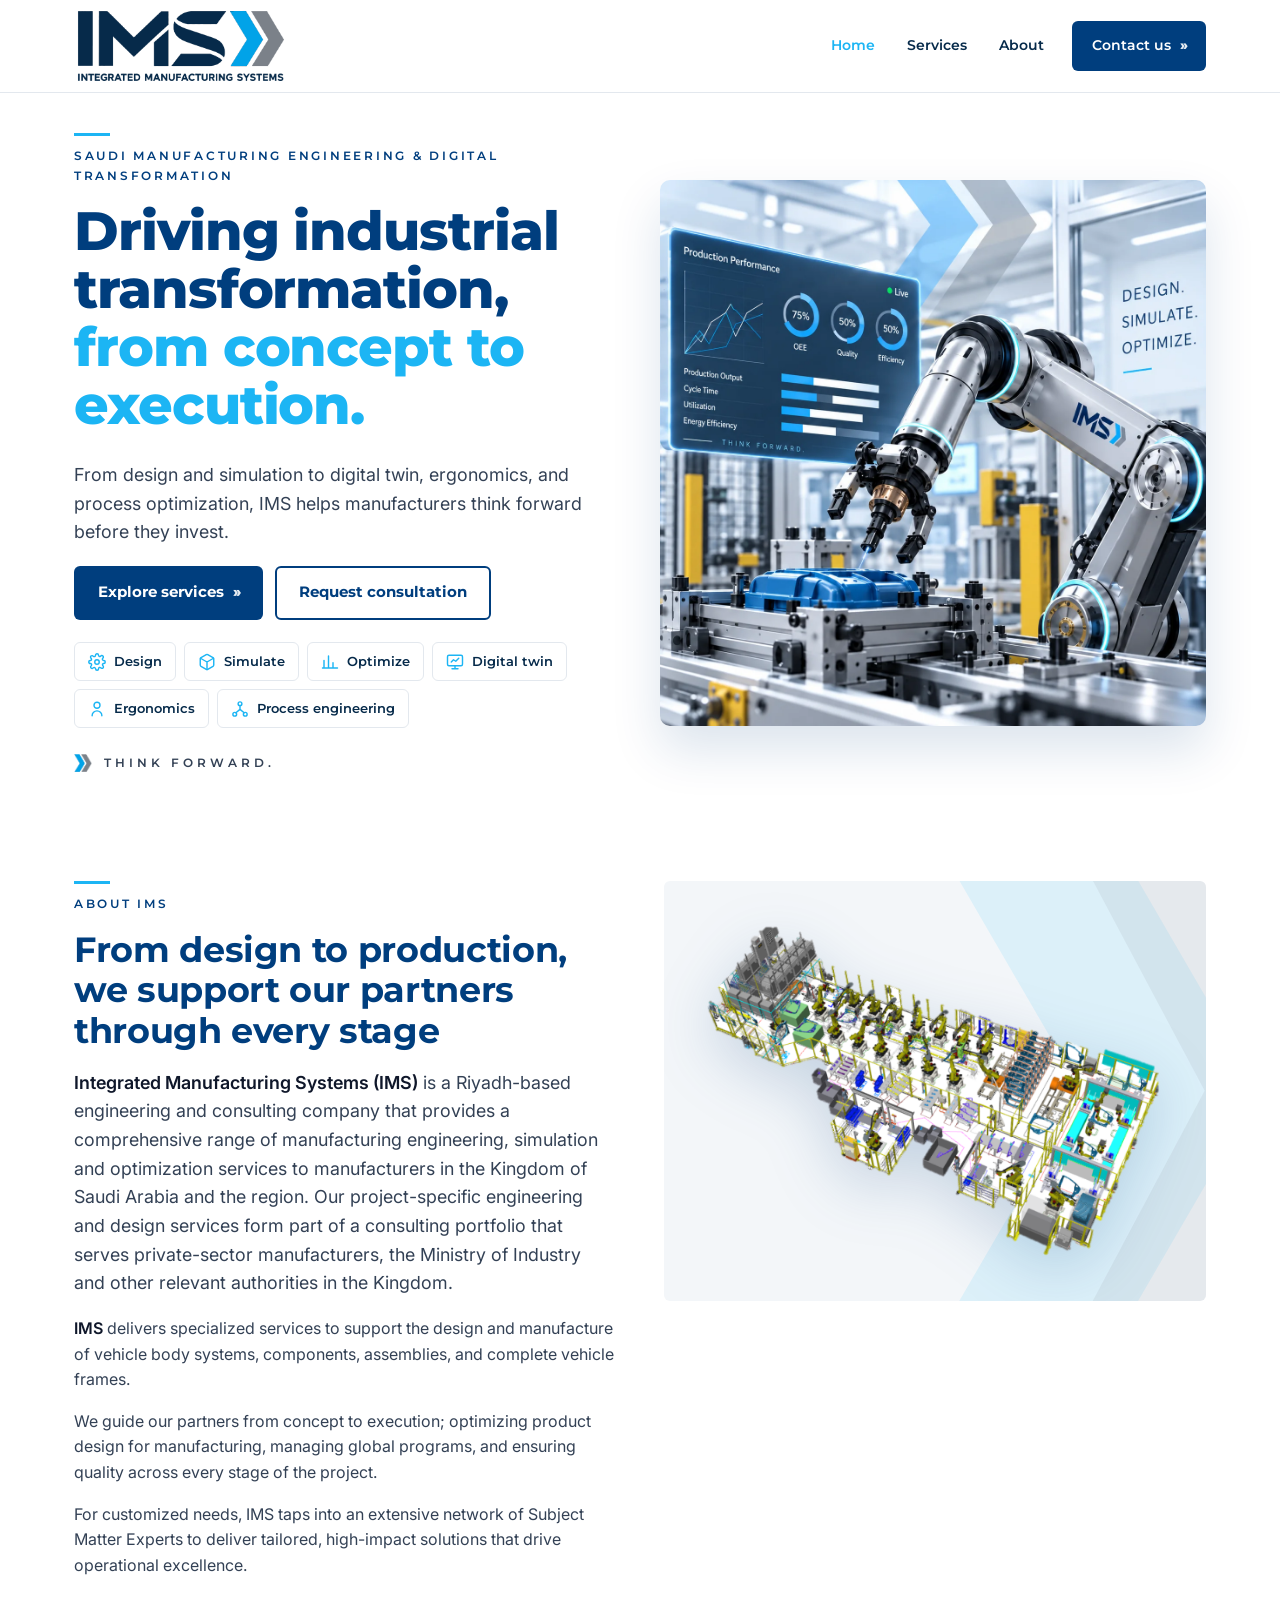
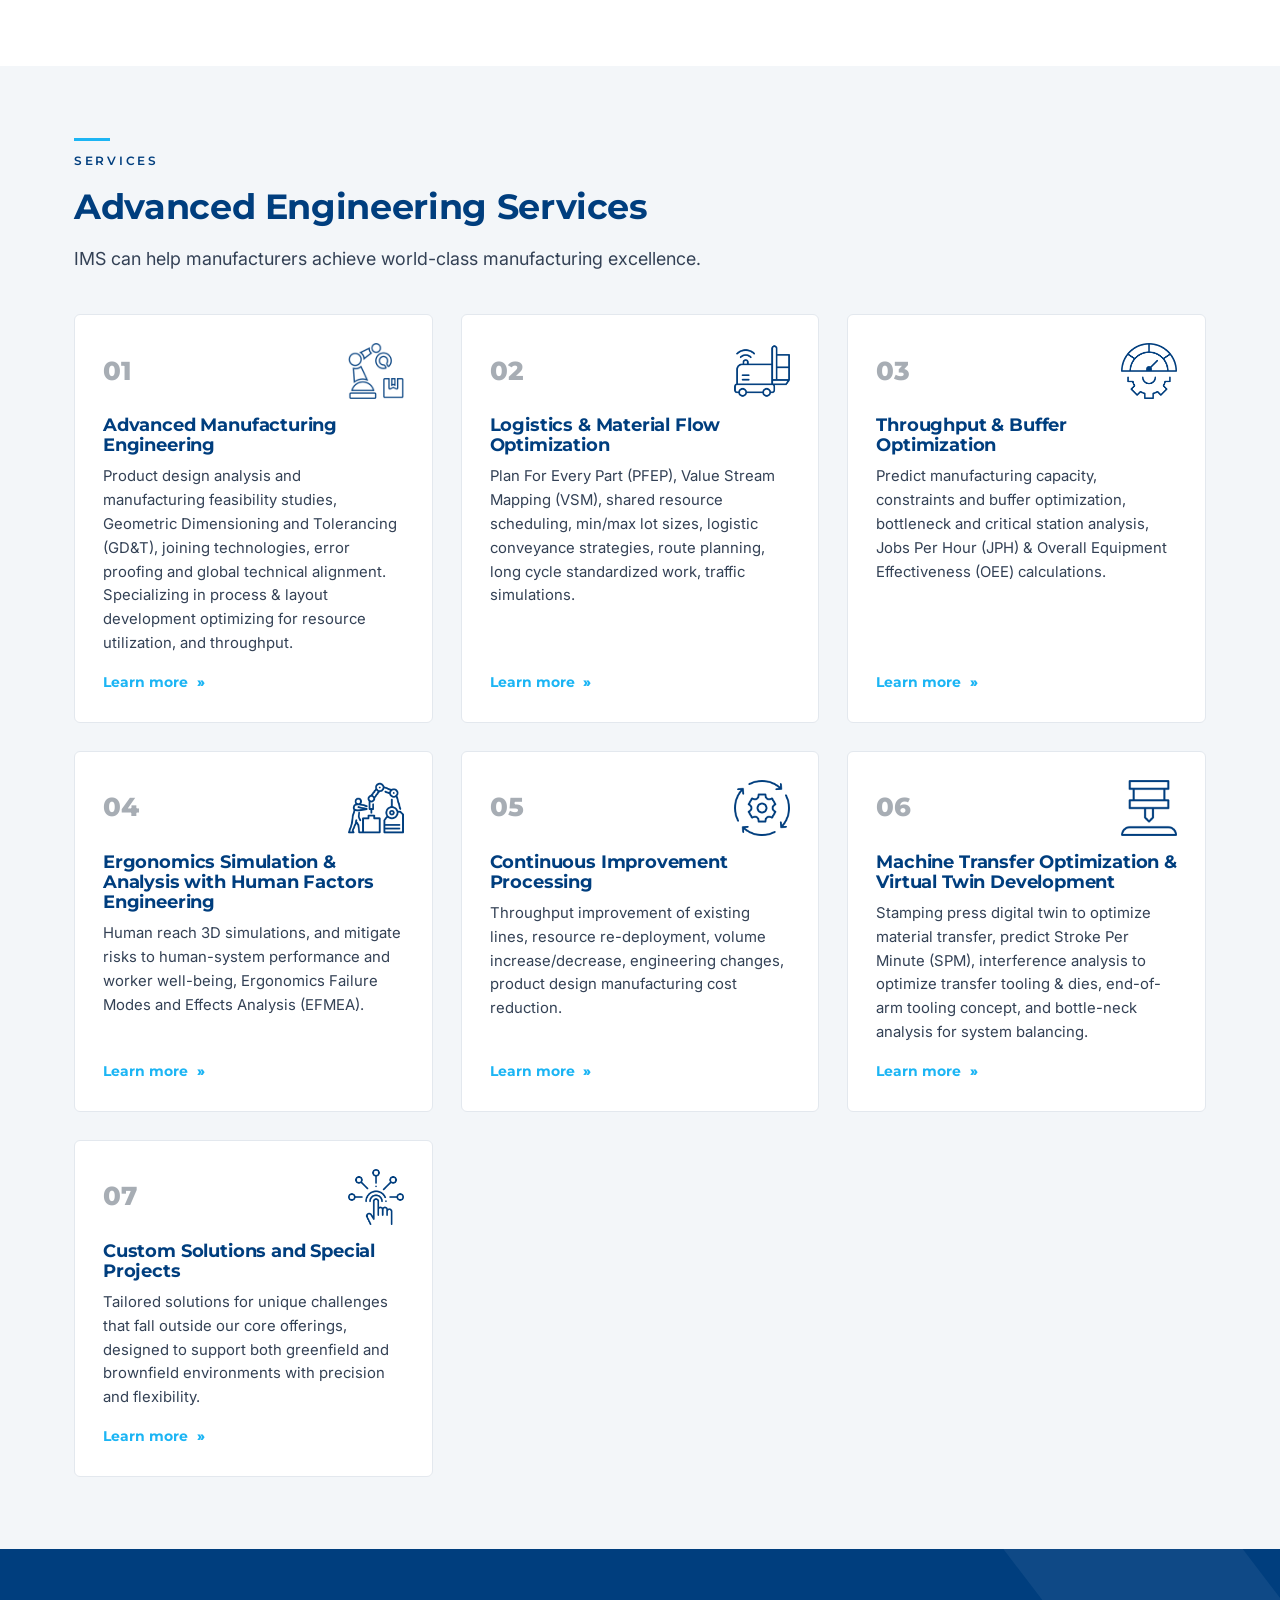
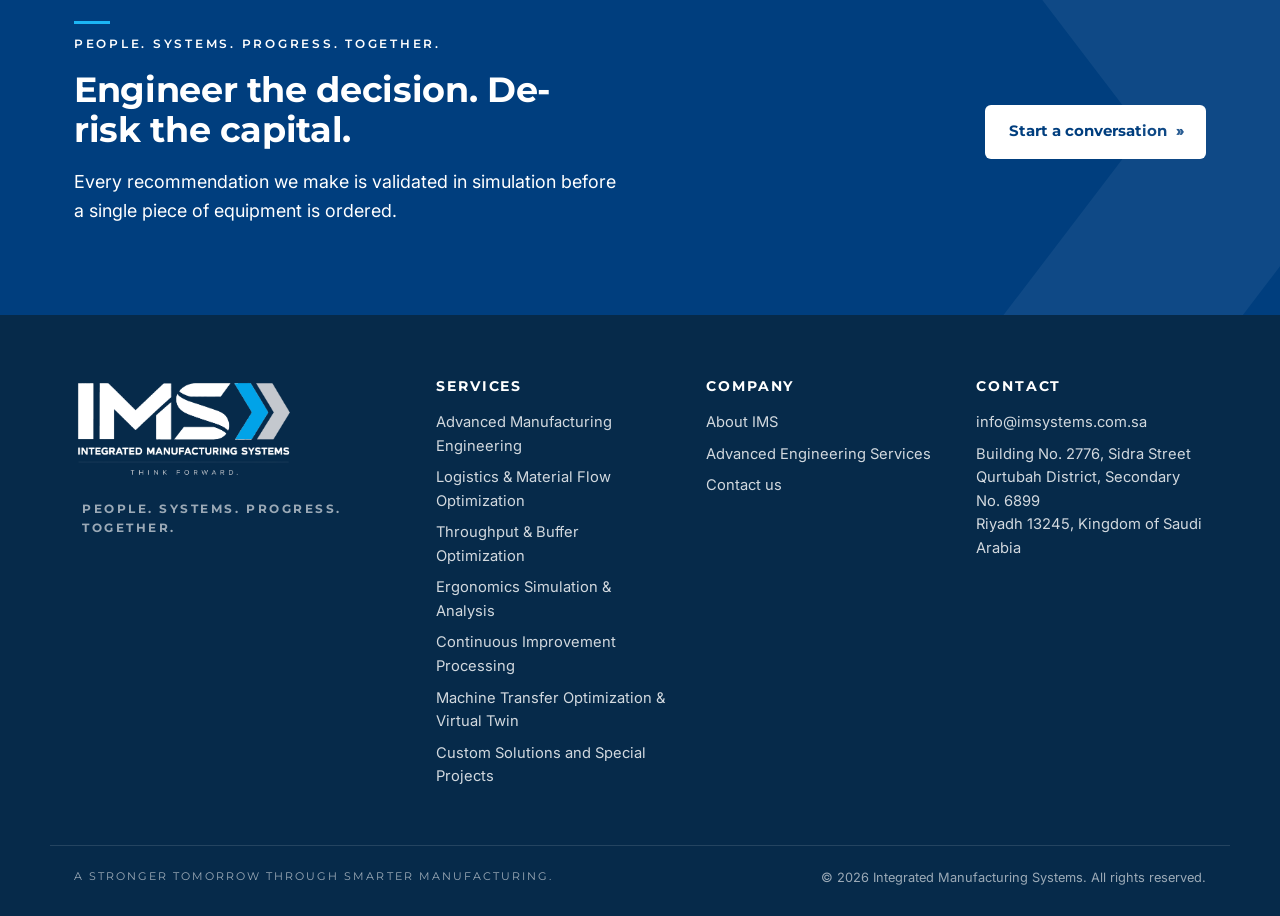
==== commit 02752b82: "About: describe IMS by manufacturing engineering, simulation and optimization, not body and chassis " ====
--- a/index.html
+++ b/index.html
@@ -70,7 +70,7 @@
     <div>
       <p class="kicker">About IMS</p>
       <h2>From design to production, we support our partners through every stage</h2>
-      <p class="lead"><strong>Integrated Manufacturing Systems (IMS)</strong> is a Riyadh-based engineering and consulting company that provides a comprehensive range of body, chassis, and engineering support and solutions to manufacturers in the Kingdom of Saudi Arabia and the region. Our project-specific engineering and design services form part of a consulting portfolio that serves private-sector manufacturers, the Ministry of Industry and other relevant authorities in the Kingdom.</p>
+      <p class="lead"><strong>Integrated Manufacturing Systems (IMS)</strong> is a Riyadh-based engineering and consulting company that provides a comprehensive range of manufacturing engineering, simulation and optimization services to manufacturers in the Kingdom of Saudi Arabia and the region. Our project-specific engineering and design services form part of a consulting portfolio that serves private-sector manufacturers, the Ministry of Industry and other relevant authorities in the Kingdom.</p>
       <p><strong>IMS</strong> delivers specialized services to support the design and manufacture of vehicle body systems, components, assemblies, and complete vehicle frames.</p><p>We guide our partners from concept to execution; optimizing product design for manufacturing, managing global programs, and ensuring quality across every stage of the project.</p><p>For customized needs, IMS taps into an extensive network of Subject Matter Experts to deliver tailored, high-impact solutions that drive operational excellence.</p>
     </div>
     <div class="about-media panel">
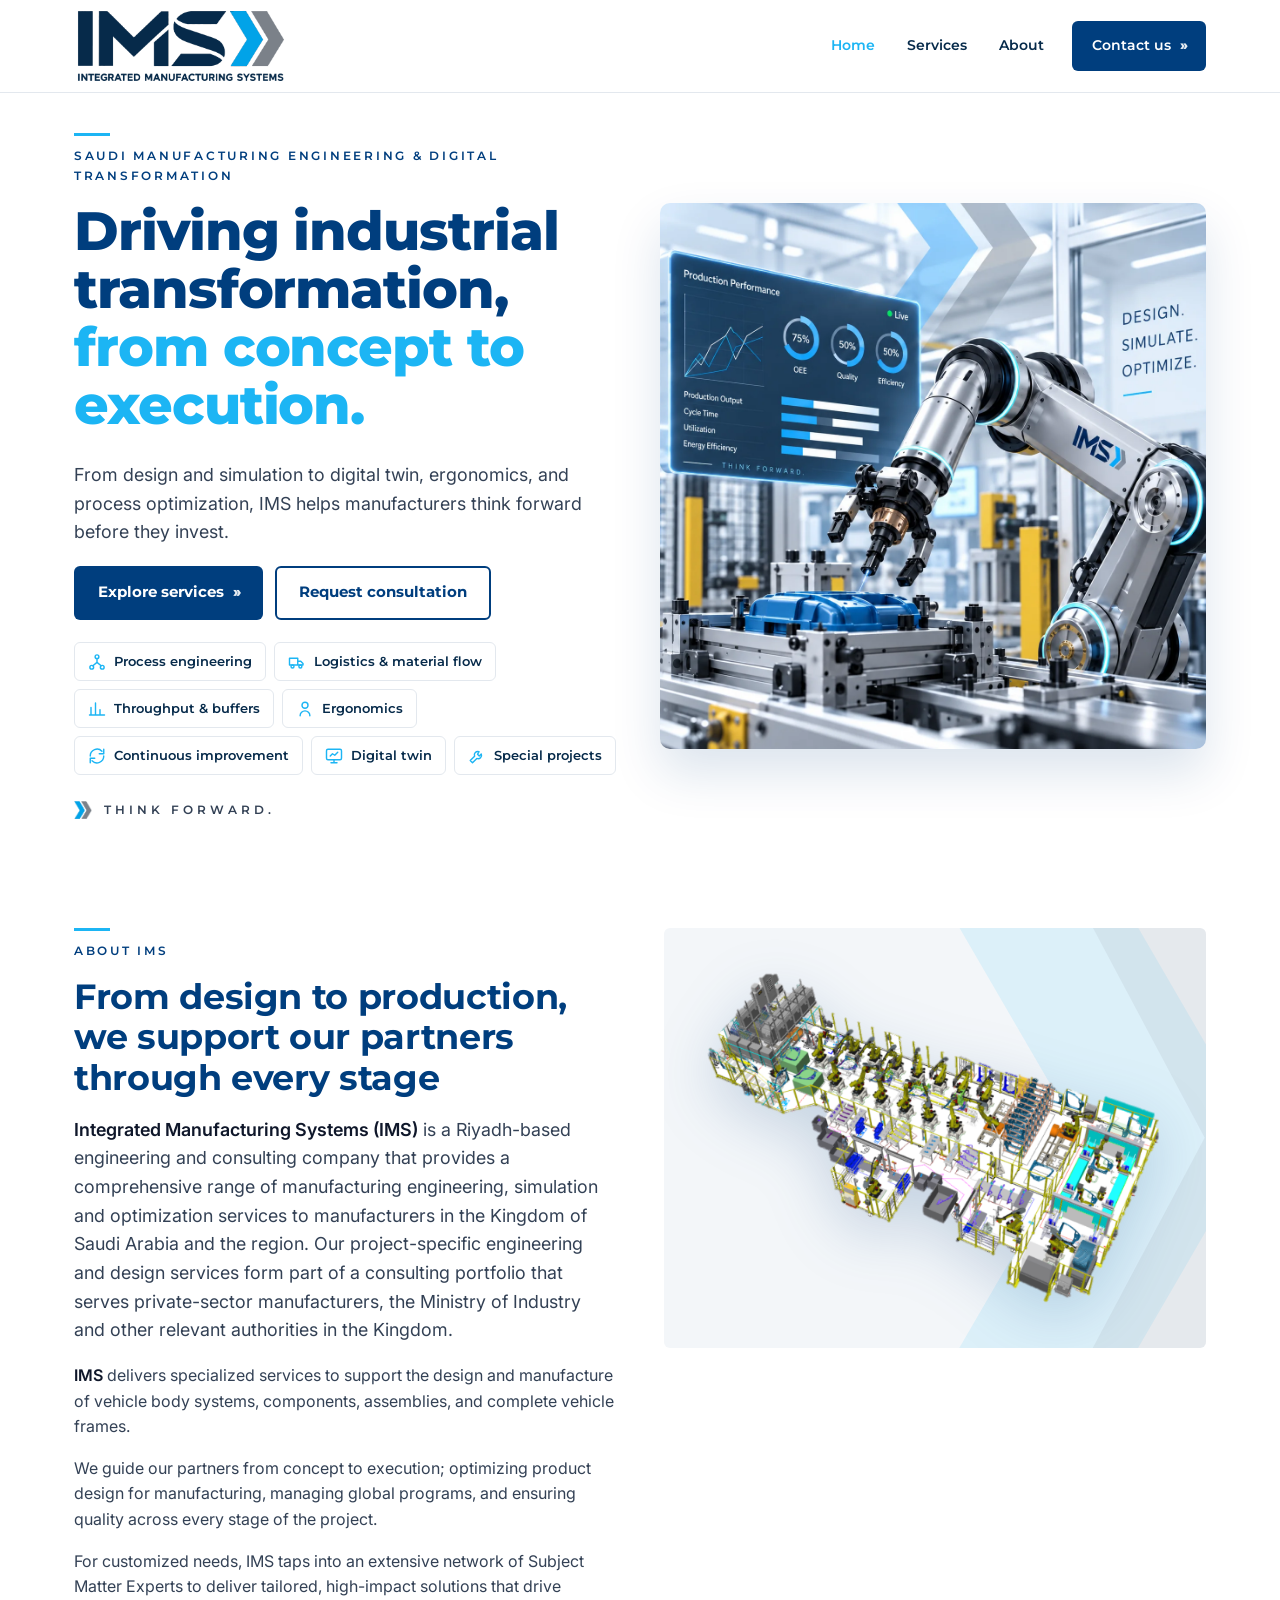
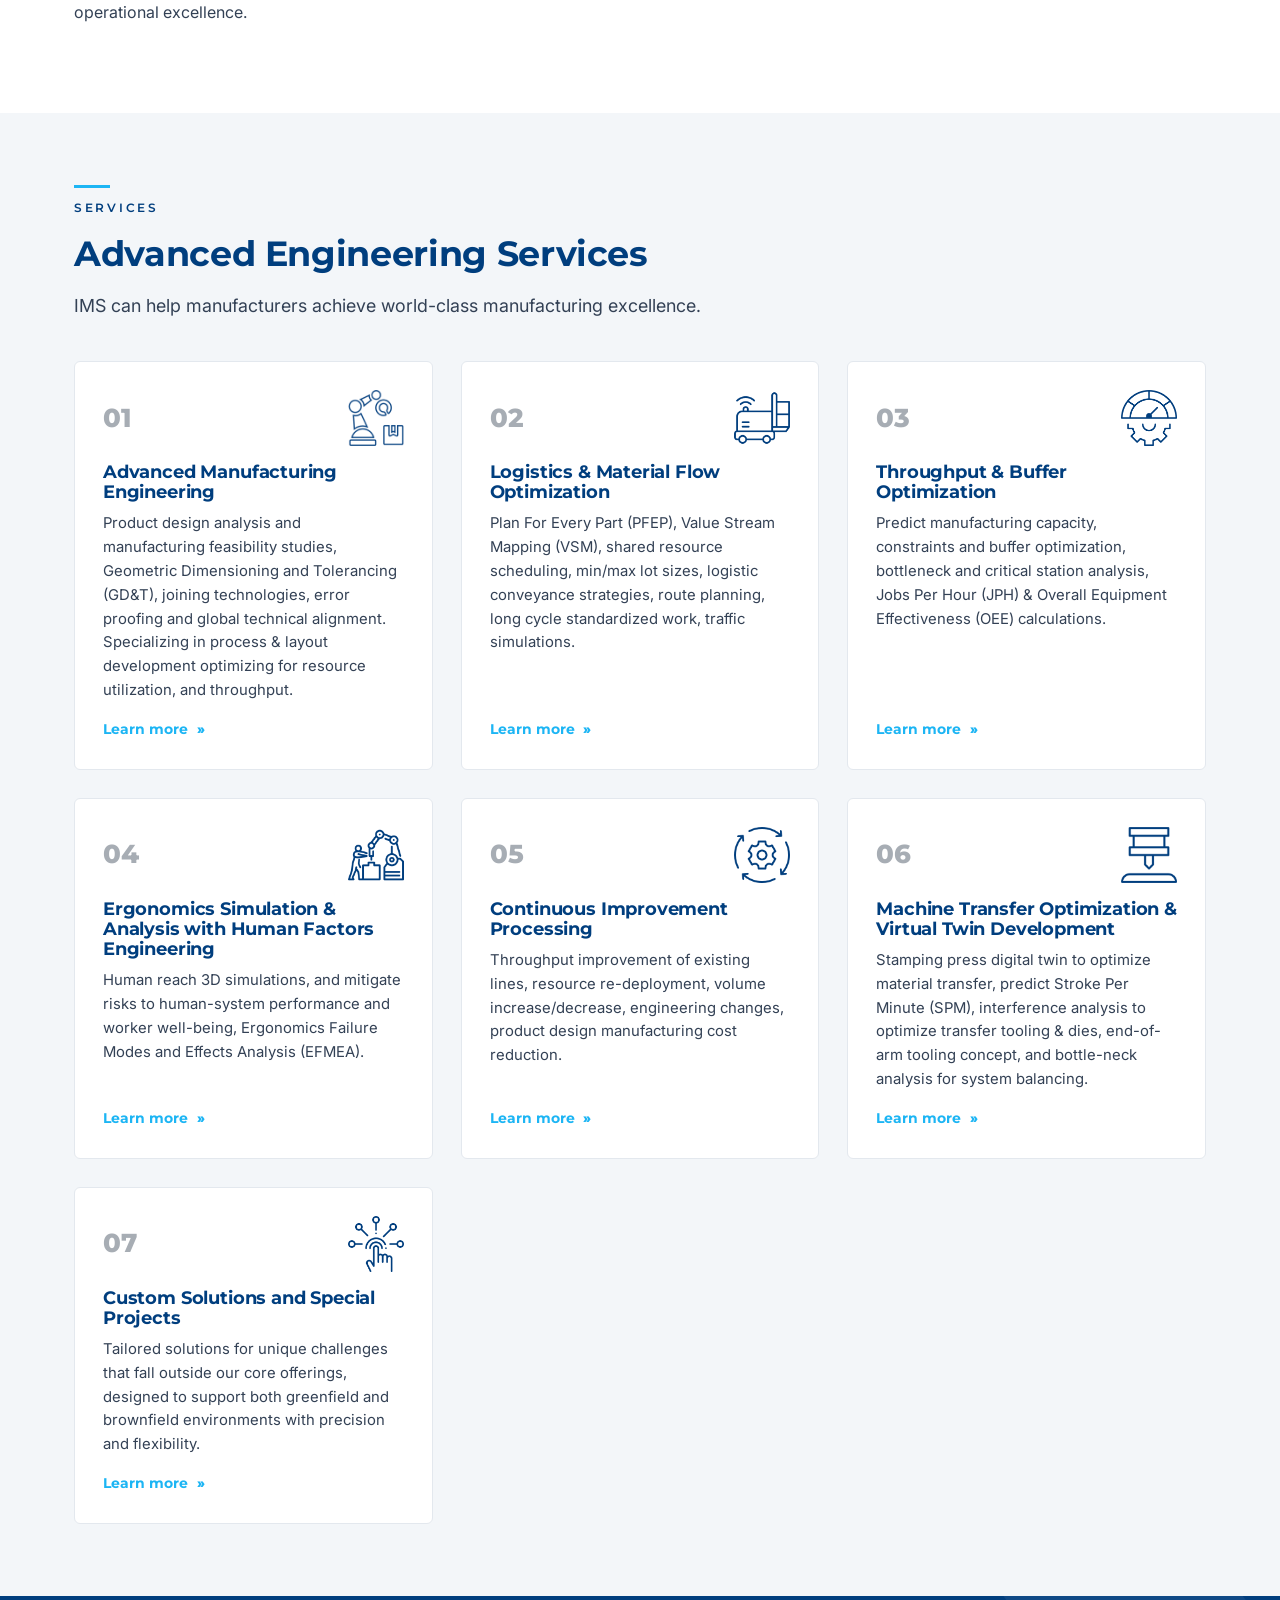
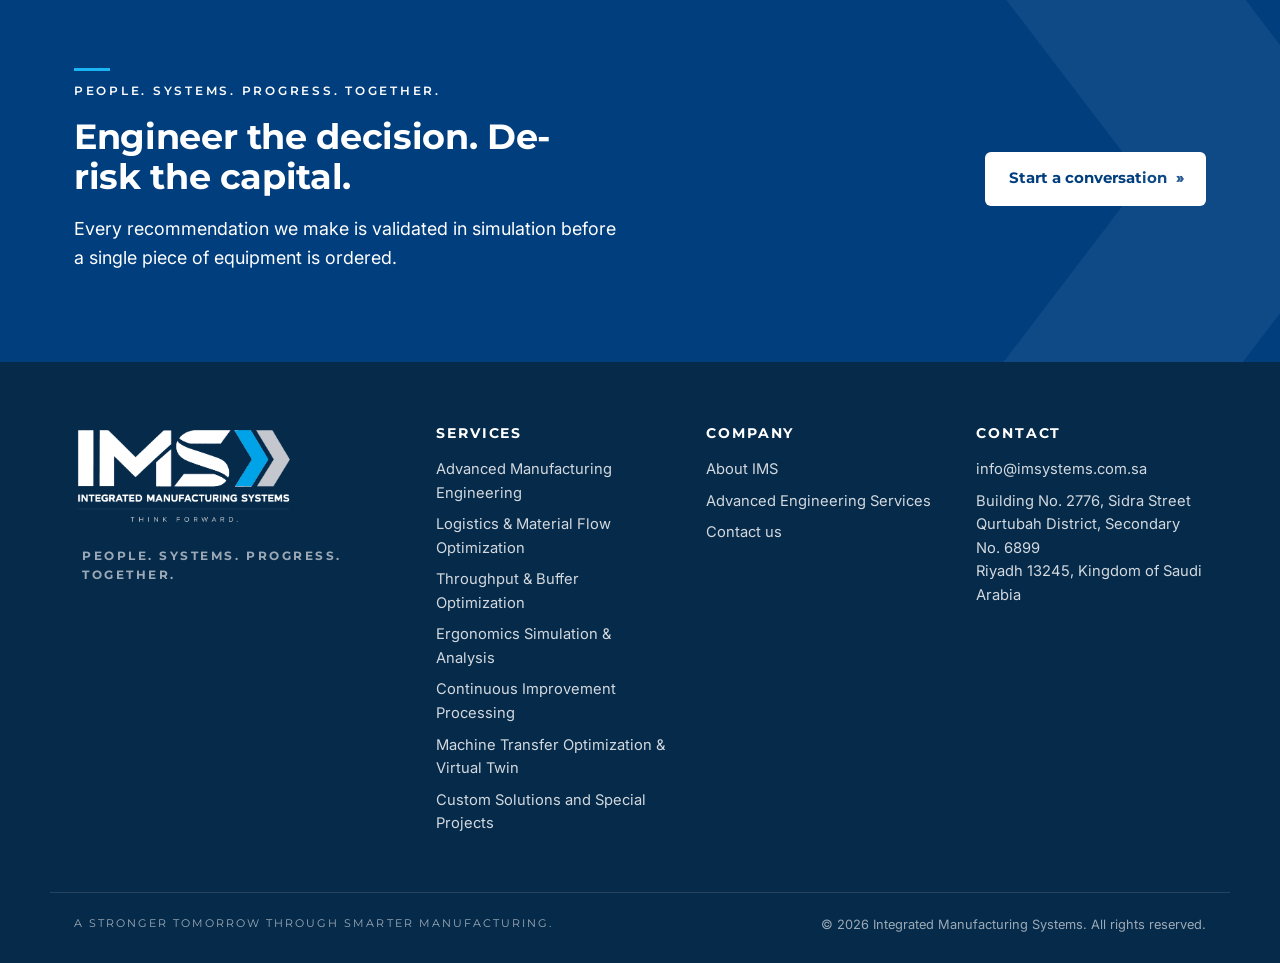
==== commit fd6d69e9: "Hero chips: one chip per service, all seven covered, no duplicates Co-Authored-By: Claude Fable 5.1 " ====
--- a/index.html
+++ b/index.html
@@ -53,7 +53,7 @@
         <a class="btn btn-primary" href="services/index.html">Explore services <span class="arr" aria-hidden="true">&rsaquo;&rsaquo;</span></a>
         <a class="btn btn-ghost" href="contact.html">Request consultation</a>
       </div>
-      <ul class="chips" aria-label="Capabilities"><li><a href="services/advanced-manufacturing-engineering.html"><svg viewBox="0 0 24 24"><circle cx="12" cy="12" r="3"/><path d="M19.4 15a1.7 1.7 0 0 0 .3 1.8l.1.1a2 2 0 1 1-2.8 2.8l-.1-.1a1.7 1.7 0 0 0-1.8-.3 1.7 1.7 0 0 0-1 1.5V21a2 2 0 1 1-4 0v-.1a1.7 1.7 0 0 0-1.1-1.5 1.7 1.7 0 0 0-1.8.3l-.1.1a2 2 0 1 1-2.8-2.8l.1-.1a1.7 1.7 0 0 0 .3-1.8 1.7 1.7 0 0 0-1.5-1H3a2 2 0 1 1 0-4h.1a1.7 1.7 0 0 0 1.5-1.1 1.7 1.7 0 0 0-.3-1.8l-.1-.1a2 2 0 1 1 2.8-2.8l.1.1a1.7 1.7 0 0 0 1.8.3H9a1.7 1.7 0 0 0 1-1.5V3a2 2 0 1 1 4 0v.1a1.7 1.7 0 0 0 1 1.5 1.7 1.7 0 0 0 1.8-.3l.1-.1a2 2 0 1 1 2.8 2.8l-.1.1a1.7 1.7 0 0 0-.3 1.8V9a1.7 1.7 0 0 0 1.5 1H21a2 2 0 1 1 0 4h-.1a1.7 1.7 0 0 0-1.5 1z"/></svg>Design</a></li><li><a href="services/throughput-buffer-optimization.html"><svg viewBox="0 0 24 24"><path d="M21 16V8a2 2 0 0 0-1-1.7l-7-4a2 2 0 0 0-2 0l-7 4A2 2 0 0 0 3 8v8a2 2 0 0 0 1 1.7l7 4a2 2 0 0 0 2 0l7-4a2 2 0 0 0 1-1.7z"/><path d="M3.3 7 12 12l8.7-5M12 22V12"/></svg>Simulate</a></li><li><a href="services/continuous-improvement-processing.html"><svg viewBox="0 0 24 24"><path d="M4 20V10M10 20V4M16 20v-7M22 20H2"/></svg>Optimize</a></li><li><a href="services/machine-transfer-optimization-virtual-twin.html"><svg viewBox="0 0 24 24"><rect x="2" y="3" width="20" height="14" rx="2"/><path d="M8 21h8M12 17v4M7 12l3-3 3 2 4-4"/></svg>Digital twin</a></li><li><a href="services/ergonomics-simulation-human-factors.html"><svg viewBox="0 0 24 24"><circle cx="12" cy="7" r="4"/><path d="M5.5 21a6.5 6.5 0 0 1 13 0"/></svg>Ergonomics</a></li><li><a href="services/advanced-manufacturing-engineering.html"><svg viewBox="0 0 24 24"><circle cx="12" cy="5" r="2.5"/><circle cx="5" cy="19" r="2.5"/><circle cx="19" cy="19" r="2.5"/><path d="M12 7.5v5M12 12.5 6.5 17M12 12.5l5.5 4.5"/></svg>Process engineering</a></li></ul>
+      <ul class="chips" aria-label="Capabilities"><li><a href="services/advanced-manufacturing-engineering.html"><svg viewBox="0 0 24 24"><circle cx="12" cy="5" r="2.5"/><circle cx="5" cy="19" r="2.5"/><circle cx="19" cy="19" r="2.5"/><path d="M12 7.5v5M12 12.5 6.5 17M12 12.5l5.5 4.5"/></svg>Process engineering</a></li><li><a href="services/logistics-material-flow-optimization.html"><svg viewBox="0 0 24 24"><path d="M2 7h11v9H2zM13 11h4l3 3v2h-7z"/><circle cx="6" cy="18" r="2"/><circle cx="16.5" cy="18" r="2"/></svg>Logistics &amp; material flow</a></li><li><a href="services/throughput-buffer-optimization.html"><svg viewBox="0 0 24 24"><path d="M4 20V10M10 20V4M16 20v-7M22 20H2"/></svg>Throughput &amp; buffers</a></li><li><a href="services/ergonomics-simulation-human-factors.html"><svg viewBox="0 0 24 24"><circle cx="12" cy="7" r="4"/><path d="M5.5 21a6.5 6.5 0 0 1 13 0"/></svg>Ergonomics</a></li><li><a href="services/continuous-improvement-processing.html"><svg viewBox="0 0 24 24"><path d="M21 12a9 9 0 0 1-15.6 6.2M3 12a9 9 0 0 1 15.6-6.2"/><path d="M21 3v6h-6M3 21v-6h6"/></svg>Continuous improvement</a></li><li><a href="services/machine-transfer-optimization-virtual-twin.html"><svg viewBox="0 0 24 24"><rect x="2" y="3" width="20" height="14" rx="2"/><path d="M8 21h8M12 17v4M7 12l3-3 3 2 4-4"/></svg>Digital twin</a></li><li><a href="services/custom-solutions-special-projects.html"><svg viewBox="0 0 24 24"><path d="M14.7 6.3a4.5 4.5 0 0 0-5.9 5.9L3 18l3 3 5.8-5.8a4.5 4.5 0 0 0 5.9-5.9l-2.7 2.7-2.3-2.3z"/></svg>Special projects</a></li></ul>
       <p class="think"><img src="assets/brand/ims-mark.png" alt="" width="331" height="335">Think Forward.</p>
     </div>
     <div class="hero-visual">
